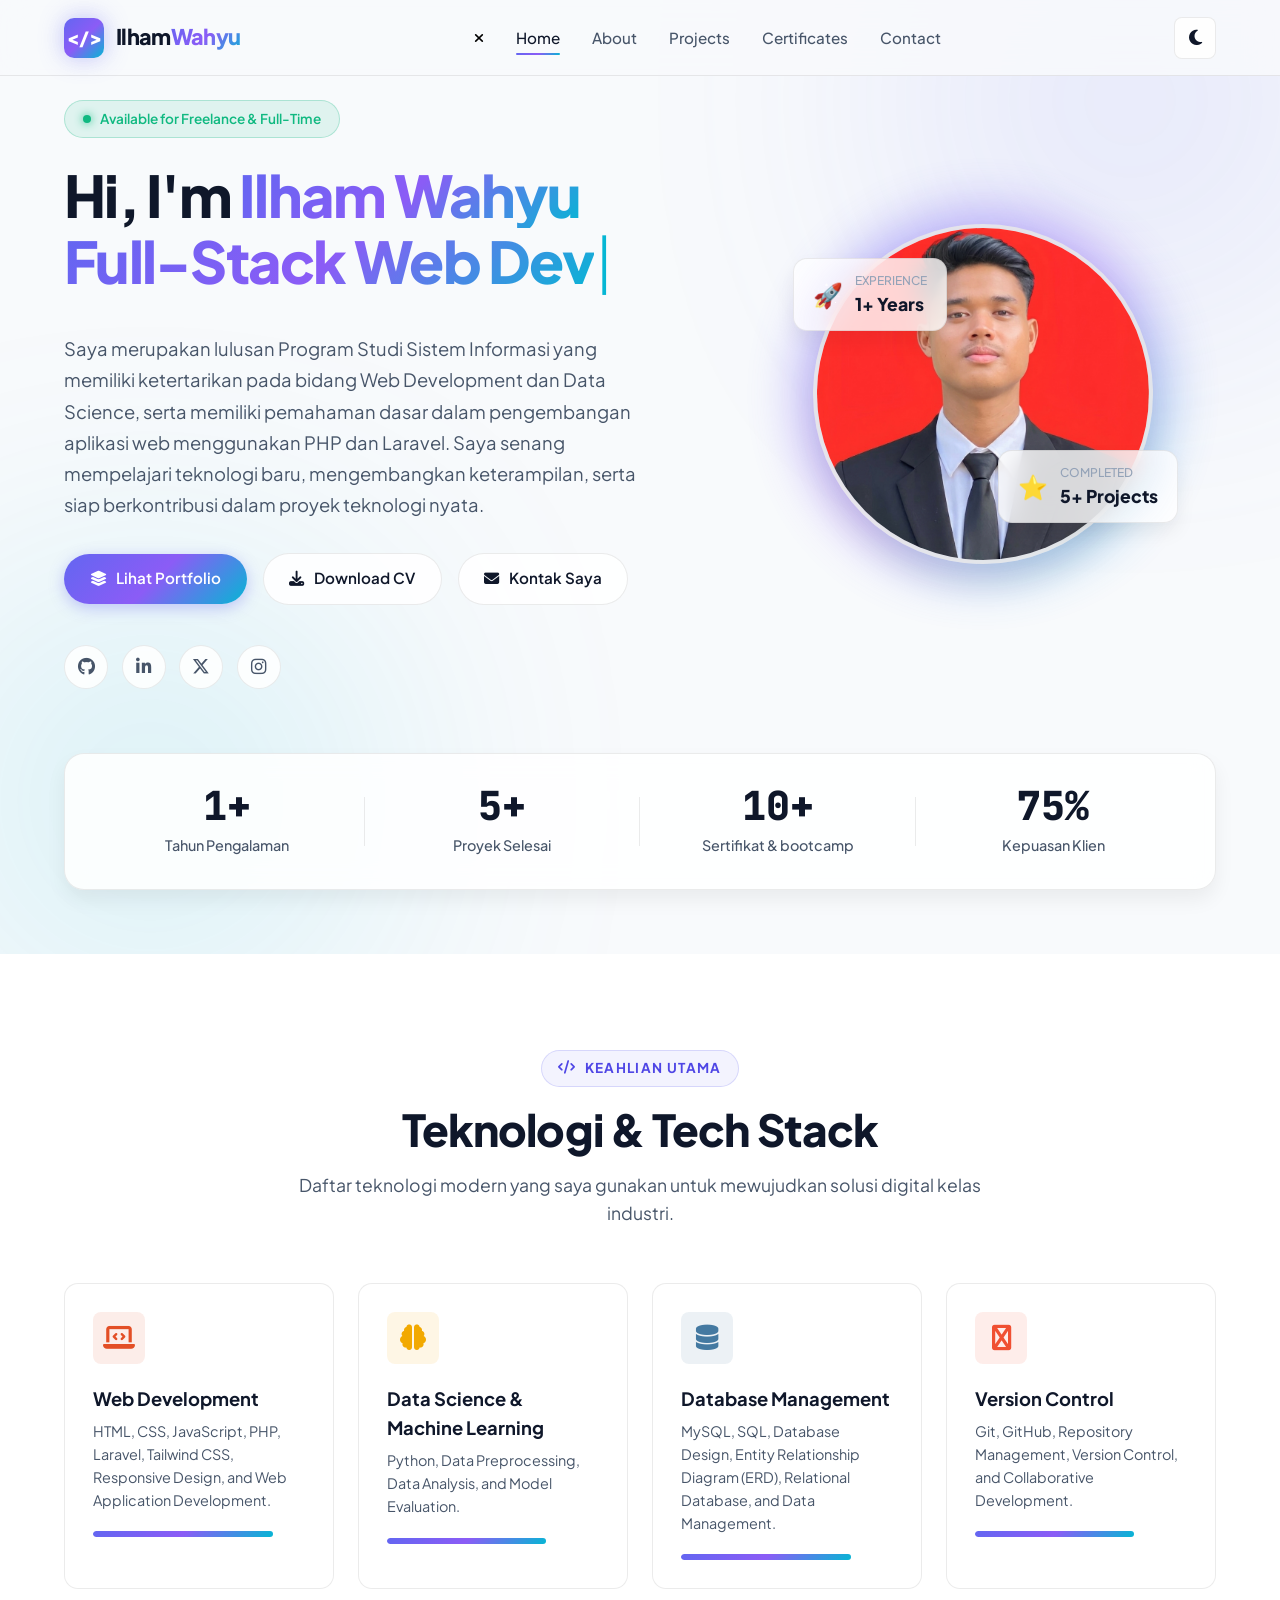
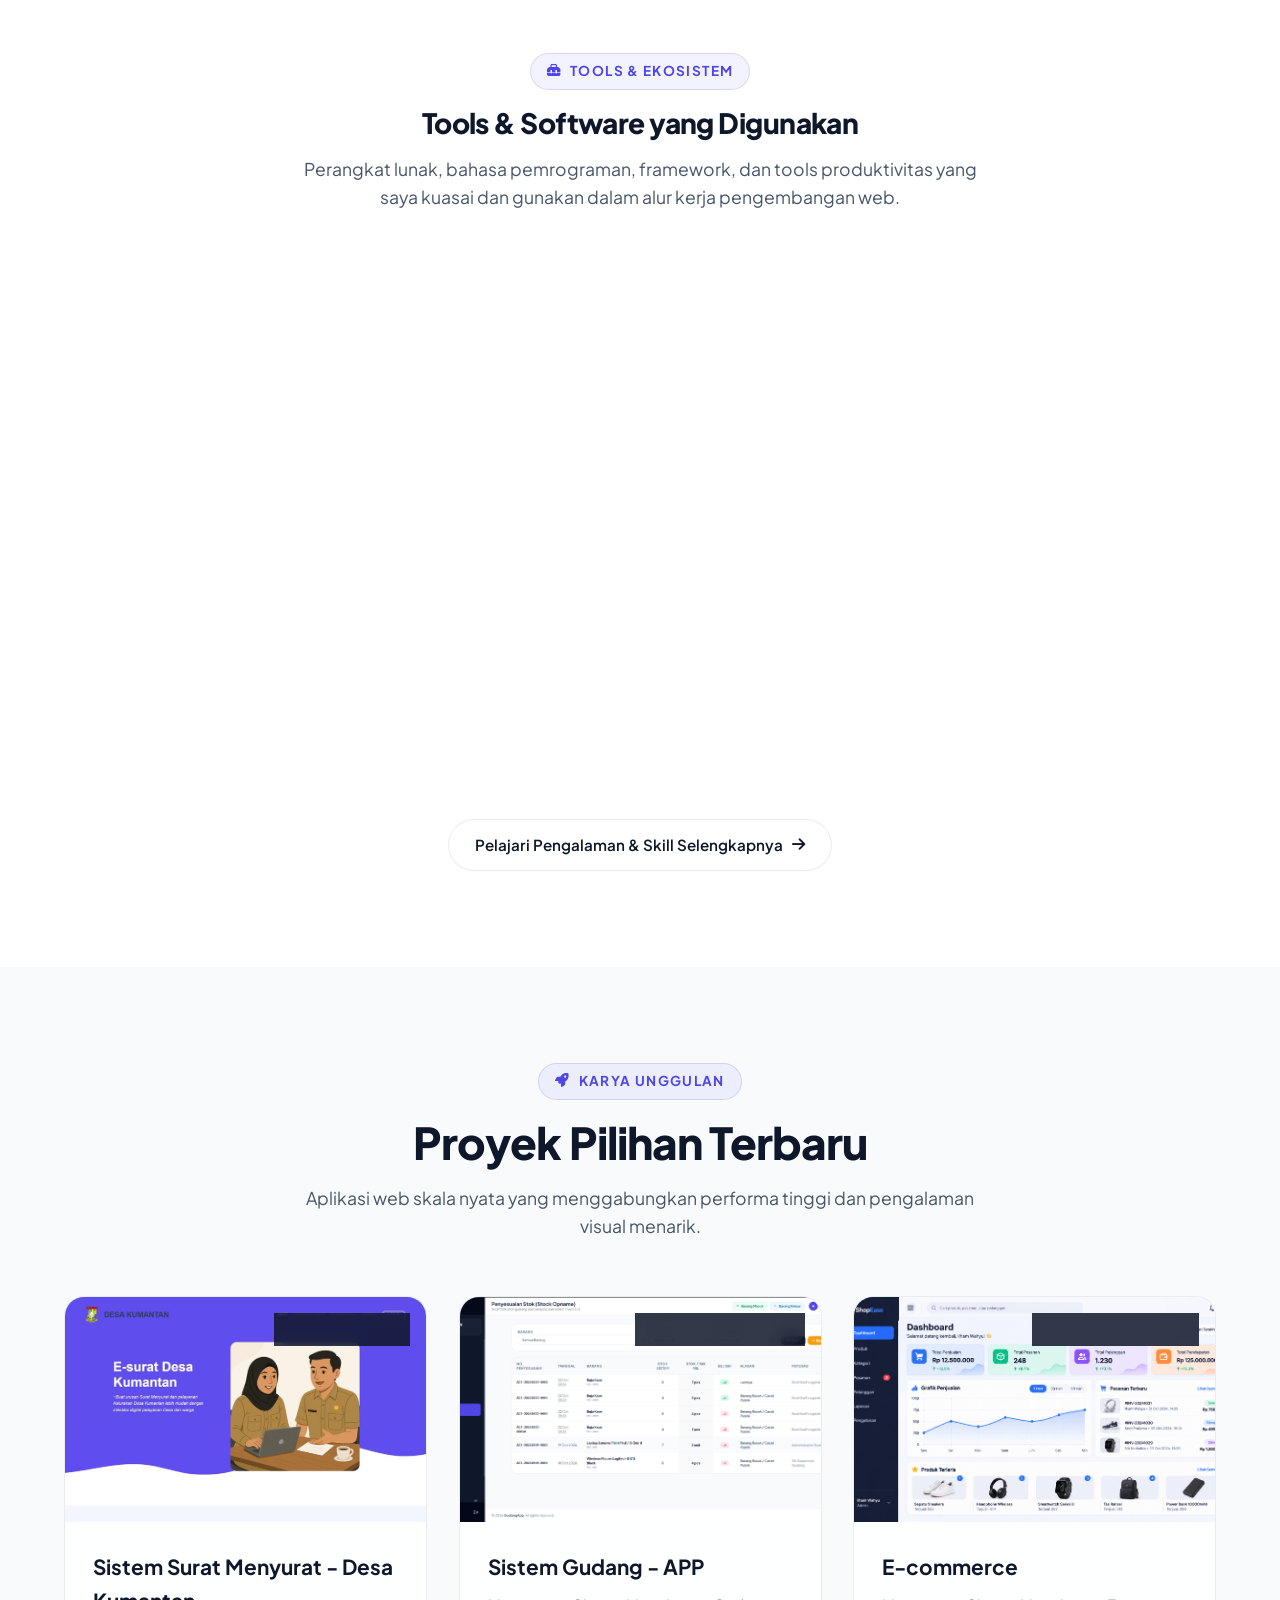
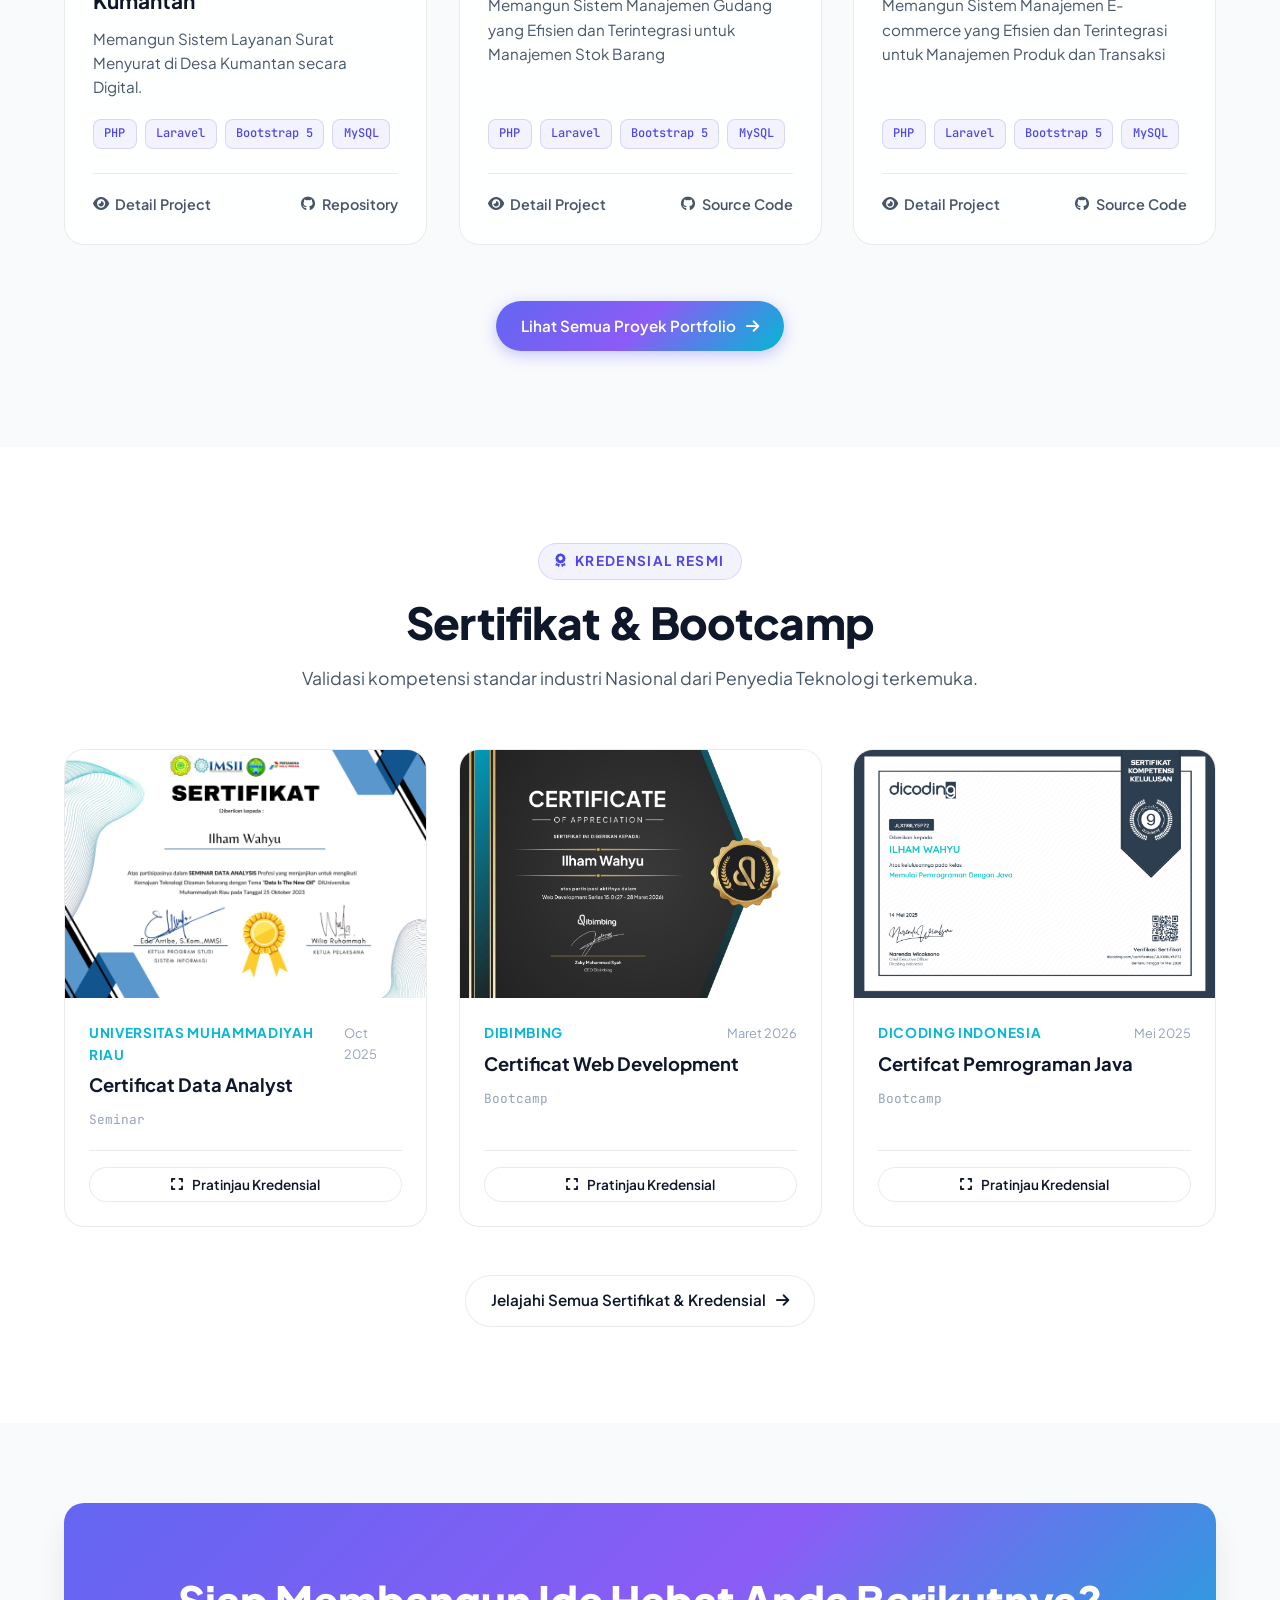
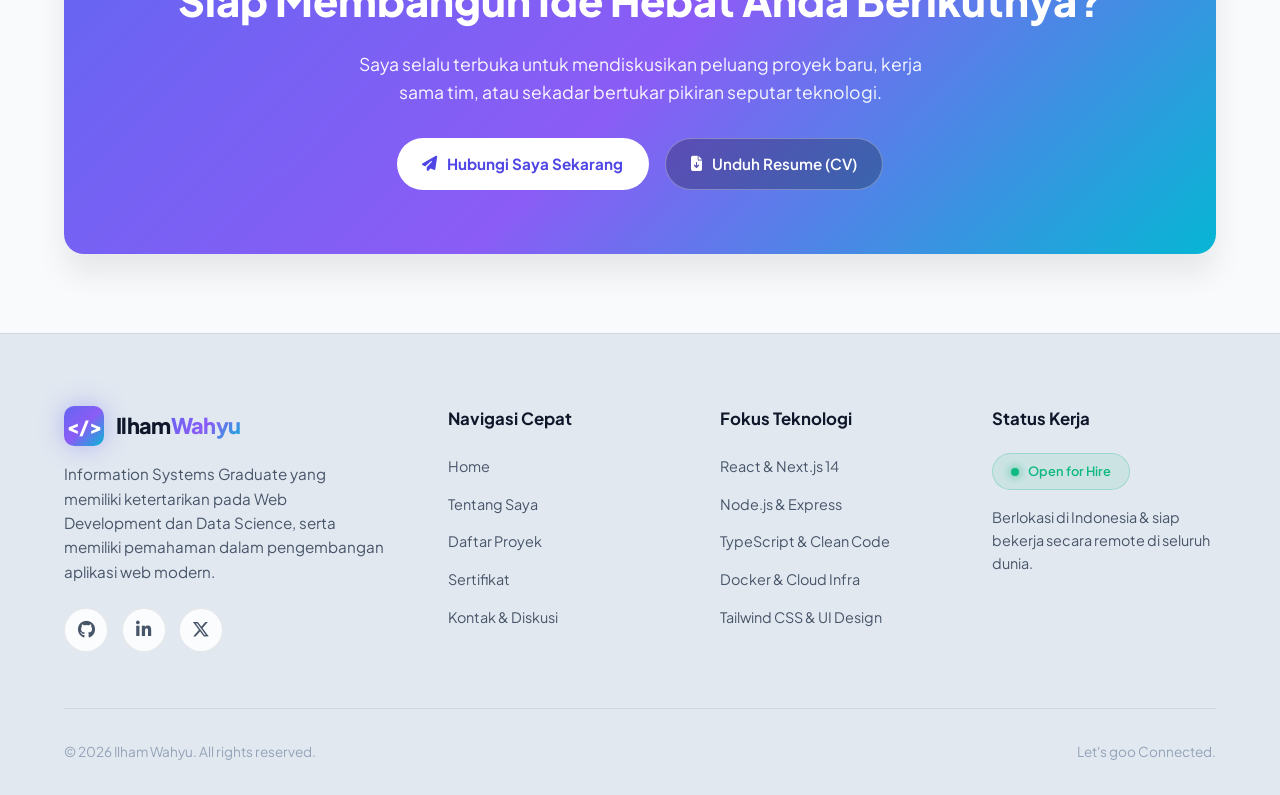
==== index.html @ cb18fb80 "Initial commit: Portfolio Ilham Wahyu" ====
<!DOCTYPE html>
<html lang="id" data-theme="dark">

<head>
  <meta charset="UTF-8">
  <meta name="viewport" content="width=device-width, initial-scale=1.0">
  <meta name="description"
    content="Portofolio Profesional Full-Stack Developer - Modern, Interaktif, dan Responsif di Semua Perangkat.">
  <title>Ilham Wahyu | Portfolio</title>

  <!-- Favicon (Mendukung format PNG, JPEG, dan SVG) -->
  <link rel="icon" type="image/png" href="assets/img/Logo1.png">

  <!-- Font Awesome 6 Icons -->
  <link rel="stylesheet" href="https://cdnjs.cloudflare.com/ajax/libs/font-awesome/6.5.1/css/all.min.css">

  <!-- Core Stylesheets -->
  <link rel="stylesheet" href="css/style.css">
  <link rel="stylesheet" href="css/animation.css">
  <link rel="stylesheet" href="css/responsive.css">
</head>

<body>

  <!-- Scroll Progress Indicator -->
  <div class="scroll-progress-bar"></div>

  <!-- Site Navigation Header -->
  <header class="site-header">
    <div class="container">
      <nav class="navbar">
        <a href="index.html" class="brand-logo">
          <div class="logo-icon">&lt;/&gt;</div>
          <span>Ilham<span class="gradient-text">Wahyu</span></span>
        </a>

        <!-- Desktop & Mobile Navigation Links -->
        <ul class="nav-menu">
          <li><a href="index.html" class="nav-link active">Home</a></li>
          <li><a href="about.html" class="nav-link">About</a></li>
          <li><a href="projects.html" class="nav-link">Projects</a></li>
          <li><a href="certificate.html" class="nav-link">Certificates</a></li>
          <li><a href="contact.html" class="nav-link">Contact</a></li>
        </ul>

        <!-- Right Header Actions -->
        <div class="header-actions">
          <button class="theme-toggle-btn" aria-label="Toggle Dark/Light Mode">
            <i class="fa-solid fa-sun"></i>
          </button>
          <a href="contact.html" class="btn btn-primary btn-sm"
            style="display: none; @media(min-width: 640px){display: inline-flex;}">
            <i class="fa-solid fa-paper-plane"></i> Let's Talk
          </a>
          <button class="menu-toggle" aria-label="Open Mobile Menu">
            <i class="fa-solid fa-bars-staggered"></i>
          </button>
        </div>
      </nav>
    </div>
  </header>

  <!-- Main Content -->
  <main>
    <!-- HERO SECTION -->
    <section class="section hero-section">
      <div class="container">
        <div class="hero-grid">
          <!-- Text Content -->
          <div class="hero-content reveal-init">
            <div class="hero-status-pill">
              <span class="status-dot"></span>
              <span>Available for Freelance &amp; Full-Time</span>
            </div>

            <h1 class="hero-title">
              Hi, I'm <span class="gradient-text">Ilham Wahyu</span><br>
              <div class="hero-typewriter-wrap">
                <span data-typewriter data-words='["Full-Stack Web Dev", "Data Science", "UI/UX &amp; Desaign"]'
                  data-wait="2400">
                  Full-Stack Developer
                </span>
              </div>
            </h1>

            <p class="hero-description">
              Saya merupakan lulusan Program Studi Sistem Informasi yang memiliki ketertarikan pada bidang Web
              Development dan Data Science, serta memiliki pemahaman dasar dalam pengembangan aplikasi
              web menggunakan PHP dan Laravel. Saya senang mempelajari teknologi baru, mengembangkan keterampilan, serta
              siap berkontribusi dalam proyek teknologi nyata.
            </p>

            <div class="hero-actions">
              <a href="projects.html" class="btn btn-primary">
                <i class="fa-solid fa-layer-group"></i> Lihat Portfolio
              </a>
              <a href="assets/file/CV_ilham_wahyu.pdf" download="CV_Ilham_Wahyu.pdf" class="btn btn-outline">
                <i class="fa-solid fa-download"></i> Download CV
              </a>
              <a href="contact.html" class="btn btn-outline">
                <i class="fa-solid fa-envelope"></i> Kontak Saya
              </a>
            </div>

            <div class="hero-socials">
              <a href="https://github.com/ilhamwahyu30" target="_blank" rel="noopener noreferrer" class="social-link"
                aria-label="GitHub">
                <i class="fa-brands fa-github"></i>
              </a>
              <a href="https://www.linkedin.com/in/ilhamwahyuu/" target="_blank" rel="noopener noreferrer"
                class="social-link" aria-label="LinkedIn">
                <i class="fa-brands fa-linkedin-in"></i>
              </a>
              <a href="https://x.com/Ilhamwahyu99_" target="_blank" rel="noopener noreferrer" class="social-link"
                aria-label="Twitter">
                <i class="fa-brands fa-x-twitter"></i>
              </a>
              <a href="https://www.instagram.com/iilhamwhyu__/" target="_blank" rel="noopener noreferrer"
                class="social-link" aria-label="Instagram">
                <i class="fa-brands fa-instagram"></i>
              </a>
            </div>
          </div>

          <!-- Hero Avatar & Graphic Visual -->
          <div class="hero-visual reveal-init delay-200">
            <div class="avatar-wrapper">
              <div class="avatar-glow-ring"></div>
              <img src="assets/img/profile.png" alt="Ilham Wahyu - Full Stack Developer" class="avatar-img"
                onerror="this.onerror=null; this.src='assets/img/profile.svg';">

              <!-- Floating Badges -->
              <div class="floating-badge badge-pos-1">
                <span class="badge-icon">🚀</span>
                <div>
                  <div class="badge-title">Experience</div>
                  <div class="badge-val">1+ Years</div>
                </div>
              </div>

              <div class="floating-badge badge-pos-2">
                <span class="badge-icon">⭐</span>
                <div>
                  <div class="badge-title">Completed</div>
                  <div class="badge-val">5+ Projects</div>
                </div>
              </div>
            </div>
          </div>
        </div>

        <!-- Metric Counter Strip -->
        <div class="stats-banner reveal-init delay-300">
          <div class="stats-grid">
            <div class="stat-item">
              <div class="stat-number">1+</div>
              <div class="stat-label">Tahun Pengalaman</div>
            </div>
            <div class="stat-item">
              <div class="stat-number">5+</div>
              <div class="stat-label">Proyek Selesai</div>
            </div>
            <div class="stat-item">
              <div class="stat-number">10+</div>
              <div class="stat-label">Sertifikat & bootcamp</div>
            </div>
            <div class="stat-item">
              <div class="stat-number">75%</div>
              <div class="stat-label">Kepuasan Klien</div>
            </div>
          </div>
        </div>
      </div>
    </section>

    <!-- FEATURED SKILLS SECTION -->
    <section class="section" style="background: var(--bg-secondary);">
      <div class="container">
        <div class="section-header reveal-init">
          <span class="section-tag"><i class="fa-solid fa-code"></i> Keahlian Utama</span>
          <h2 class="section-title">Teknologi &amp; Tech Stack</h2>
          <p class="section-subtitle">Daftar teknologi modern yang saya gunakan untuk mewujudkan solusi digital kelas
            industri.</p>
        </div>

        <div class="skills-grid">
          <!-- Skill 1 -->
          <div class="skill-card shine-effect">
            <div class="skill-icon-wrap" style="color: #e34f26; background: rgba(227, 79, 38, 0.1);">
              <i class="fa-solid fa-laptop-code"></i>
            </div>
            <h3 class="skill-title">Web Development</h3>
            <p class="skill-desc">HTML, CSS, JavaScript, PHP, Laravel, Tailwind CSS, Responsive Design, and Web
              Application Development.</p>
            <div class="skill-progress-bar">
              <div class="skill-progress-fill" style="width: 85%;"></div>
            </div>
          </div>

          <!-- Skill 2 -->
          <div class="skill-card shine-effect">
            <div class="skill-icon-wrap" style="color: #f2a900; background: rgba(242, 169, 0, 0.1);">
              <i class="fa-solid fa-brain"></i>
            </div>
            <h3 class="skill-title">Data Science &amp; Machine Learning</h3>
            <p class="skill-desc">Python, Data Preprocessing, Data Analysis, and Model
              Evaluation.</p>
            <div class="skill-progress-bar">
              <div class="skill-progress-fill" style="width: 75%;"></div>
            </div>
          </div>

          <!-- Skill 3 -->
          <div class="skill-card shine-effect">
            <div class="skill-icon-wrap" style="color: #4479a1; background: rgba(68, 121, 161, 0.1);">
              <i class="fa-solid fa-database"></i>
            </div>
            <h3 class="skill-title">Database Management</h3>
            <p class="skill-desc">MySQL, SQL, Database Design, Entity Relationship Diagram (ERD), Relational Database,
              and Data Management.</p>
            <div class="skill-progress-bar">
              <div class="skill-progress-fill" style="width: 80%;"></div>
            </div>
          </div>

          <!-- Skill 4 -->
          <div class="skill-card shine-effect">
            <div class="skill-icon-wrap" style="color: #f05032; background: rgba(240, 80, 50, 0.1);">
              <i class="fa-brands fa-code-branch"></i>
            </div>
            <h3 class="skill-title">Version Control</h3>
            <p class="skill-desc">
              Git, GitHub, Repository Management, Version Control, and Collaborative Development.
            </p>
            <div class="skill-progress-bar">
              <div class="skill-progress-fill" style="width: 75%;"></div>
            </div>
          </div>
        </div>

        <!-- TOOLS & TECHNOLOGIES SHOWCASE -->
        <div style="margin-top: 4rem;">
          <div class="section-header reveal-init" style="margin-bottom: 2rem;">
            <span class="section-tag"><i class="fa-solid fa-toolbox"></i> Tools &amp; Ekosistem</span>
            <h3 class="section-title" style="font-size: 1.75rem;">Tools &amp; Software yang Digunakan</h3>
            <p class="section-subtitle">
              Perangkat lunak, bahasa pemrograman, framework, dan tools produktivitas yang saya kuasai dan gunakan dalam
              alur kerja pengembangan web.
            </p>
          </div>

          <div class="tools-grid reveal-init">
            <!-- 1. HTML -->
            <div class="tool-card shine-effect">
              <div class="tool-icon" style="color: #e34f26; background: rgba(227, 79, 38, 0.12);">
                <i class="fa-brands fa-html5"></i>
              </div>
              <h4 class="tool-name">HTML</h4>
              <span class="tool-category">Markup Language</span>
            </div>

            <!-- 2. CSS -->
            <div class="tool-card shine-effect">
              <div class="tool-icon" style="color: #1572b6; background: rgba(21, 114, 182, 0.12);">
                <i class="fa-brands fa-css3-alt"></i>
              </div>
              <h4 class="tool-name">CSS</h4>
              <span class="tool-category">Style Sheet</span>
            </div>

            <!-- 3. JavaScript -->
            <div class="tool-card shine-effect">
              <div class="tool-icon" style="color: #f7df1e; background: rgba(247, 223, 30, 0.12);">
                <i class="fa-brands fa-js"></i>
              </div>
              <h4 class="tool-name">JavaScript</h4>
              <span class="tool-category">Programming</span>
            </div>

            <!-- 4. PHP -->
            <div class="tool-card shine-effect">
              <div class="tool-icon" style="color: #777bb4; background: rgba(119, 123, 180, 0.12);">
                <i class="fa-brands fa-php"></i>
              </div>
              <h4 class="tool-name">PHP</h4>
              <span class="tool-category">Backend Language</span>
            </div>

            <!-- 5. Laravel -->
            <div class="tool-card shine-effect">
              <div class="tool-icon" style="color: #ff2d20; background: rgba(255, 45, 32, 0.12);">
                <i class="fa-brands fa-laravel"></i>
              </div>
              <h4 class="tool-name">Laravel</h4>
              <span class="tool-category">PHP Framework</span>
            </div>

            <!-- 6. MySQL -->
            <div class="tool-card shine-effect">
              <div class="tool-icon" style="color: #00758f; background: rgba(0, 117, 143, 0.12);">
                <i class="fa-solid fa-database"></i>
              </div>
              <h4 class="tool-name">MySQL</h4>
              <span class="tool-category">RDBMS Database</span>
            </div>

            <!-- 7. Tailwind CSS -->
            <div class="tool-card shine-effect">
              <div class="tool-icon" style="color: #06b6d4; background: rgba(6, 182, 212, 0.12);">
                <svg viewBox="0 0 24 24" width="28" height="28" fill="currentColor">
                  <path
                    d="M12.001 4.8c-3.2 0-5.2 1.6-6 4.8 1.2-1.6 2.6-2.2 4.2-1.8.913.228 1.565.89 2.288 1.624C13.666 10.618 15.027 12 18.001 12c3.2 0 5.2-1.6 6-4.8-1.2 1.6-2.6 2.2-4.2 1.8-.913-.228-1.565-.89-2.288-1.624C16.337 6.182 14.976 4.8 12.001 4.8zm-6 7.2c-3.2 0-5.2 1.6-6 4.8 1.2-1.6 2.6-2.2 4.2-1.8.913.228 1.565.89 2.288 1.624 1.177 1.194 2.538 2.576 5.512 2.576 3.2 0 5.2-1.6 6-4.8-1.2 1.6-2.6 2.2-4.2 1.8-.913-.228-1.565-.89-2.288-1.624C10.336 13.382 8.975 12 6.001 12z" />
                </svg>
              </div>
              <h4 class="tool-name">Tailwind</h4>
              <span class="tool-category">CSS Framework</span>
            </div>

            <!-- 8. Bootstrap 5 -->
            <div class="tool-card shine-effect">
              <div class="tool-icon" style="color: #7952b3; background: rgba(121, 82, 179, 0.12);">
                <i class="fa-brands fa-bootstrap"></i>
              </div>
              <h4 class="tool-name">Bootstrap 5</h4>
              <span class="tool-category">UI Framework</span>
            </div>

            <!-- 9. Microsoft Office -->
            <div class="tool-card shine-effect">
              <div class="tool-icon" style="color: #d83b01; background: rgba(216, 59, 1, 0.12);">
                <i class="fa-brands fa-microsoft"></i>
              </div>
              <h4 class="tool-name">Microsoft Office</h4>
              <span class="tool-category">Productivity</span>
            </div>

            <!-- 10. Git -->
            <div class="tool-card shine-effect">
              <div class="tool-icon" style="color: #f05032; background: rgba(240, 80, 50, 0.12);">
                <i class="fa-brands fa-git-alt"></i>
              </div>
              <h4 class="tool-name">Git</h4>
              <span class="tool-category">Version Control</span>
            </div>

            <!-- 11. GitHub -->
            <div class="tool-card shine-effect">
              <div class="tool-icon" style="color: var(--text-primary); background: rgba(255, 255, 255, 0.08);">
                <i class="fa-brands fa-github"></i>
              </div>
              <h4 class="tool-name">GitHub</h4>
              <span class="tool-category">Repository Host</span>
            </div>

            <!-- 12. Figma -->
            <div class="tool-card shine-effect">
              <div class="tool-icon" style="color: #f24e1e; background: rgba(242, 78, 30, 0.12);">
                <i class="fa-brands fa-figma"></i>
              </div>
              <h4 class="tool-name">Figma</h4>
              <span class="tool-category">UI/UX Design</span>
            </div>

            <!-- 13. Python -->
            <div class="tool-card shine-effect">
              <div class="tool-icon" style="color: #3776ab; background: rgba(55, 118, 171, 0.12);">
                <i class="fa-brands fa-python"></i>
              </div>
              <h4 class="tool-name">Python</h4>
              <span class="tool-category">Programming</span>
            </div>

            <!-- 14. VS Code -->
            <div class="tool-card shine-effect">
              <div class="tool-icon" style="color: #007acc; background: rgba(0, 122, 204, 0.12);">
                <i class="fa-solid fa-code"></i>
              </div>
              <h4 class="tool-name">VS Code</h4>
              <span class="tool-category">Code Editor</span>
            </div>

            <!-- 15. Laragon -->
            <div class="tool-card shine-effect">
              <div class="tool-icon" style="color: #0e83cd; background: rgba(14, 131, 205, 0.12);">
                <i class="fa-solid fa-server"></i>
              </div>
              <h4 class="tool-name">Laragon</h4>
              <span class="tool-category">Local Environment</span>
            </div>

            <!-- 16. Data Science & Machine Learning -->
            <div class="tool-card shine-effect">
              <div class="tool-icon" style="color: #cc840f; background: rgba(14, 131, 205, 0.12);">
                <i class="fa-solid fa-brain"></i>
              </div>
              <h4 class="tool-name">Data Science</h4>
              <span class="tool-category">Machine Learning</span>
            </div>
          </div>
        </div>

        <div style="text-align: center; margin-top: 3rem;">
          <a href="about.html" class="btn btn-outline">
            Pelajari Pengalaman &amp; Skill Selengkapnya <i class="fa-solid fa-arrow-right"></i>
          </a>
        </div>
      </div>
    </section>

    <!-- FEATURED PROJECTS PREVIEW -->
    <section class="section">
      <div class="container">
        <div class="section-header reveal-init">
          <span class="section-tag"><i class="fa-solid fa-rocket"></i> Karya Unggulan</span>
          <h2 class="section-title">Proyek Pilihan Terbaru</h2>
          <p class="section-subtitle">Aplikasi web skala nyata yang menggabungkan performa tinggi dan pengalaman visual
            menarik.</p>
        </div>

        <div class="projects-grid">
          <!-- Project 1 -->
          <article class="project-card shine-effect" data-category="fullstack">
            <div class="project-thumb">
              <span class="project-badge">Full-Stack E-Surat </span>
              <img src="assets/img/project1.png" alt="Nexus E-Commerce Platform" loading="lazy">
            </div>
            <div class="project-body">
              <h3 class="project-title">Sistem Surat Menyurat - Desa Kumantan</h3>
              <p class="project-desc">
                Memangun Sistem Layanan Surat Menyurat di Desa Kumantan secara Digital.
              </p>
              <div class="tech-tags">
                <span class="tech-tag">PHP</span>
                <span class="tech-tag">Laravel</span>
                <span class="tech-tag">Bootstrap 5</span>
                <span class="tech-tag">MySQL</span>
              </div>
              <div class="project-links">
                <a href="#" class="project-link demo-link open-project-modal">
                  <i class="fa-solid fa-eye"></i> Detail Project
                </a>
                <a href="https://github.com/ilhamwahyu30" target="_blank" rel="noopener noreferrer"
                  class="project-link repo-link" style="margin-left: auto;">
                  <i class="fa-brands fa-github"></i> Repository
                </a>
              </div>
            </div>
          </article>

          <!-- Project 2 -->
          <article class="project-card shine-effect" data-category="ai web">
            <div class="project-thumb">
              <span class="project-badge">Full-Stack Gudang-APP</span>
              <img src="assets/img/project2.png" alt="Synapse AI Studio" loading="lazy">
            </div>
            <div class="project-body">
              <h3 class="project-title">Sistem Gudang - APP</h3>
              <p class="project-desc">
                Memangun Sistem Manajemen Gudang yang Efisien dan Terintegrasi untuk Manajemen Stok Barang
              </p>
              <div class="tech-tags">
                <span class="tech-tag">PHP</span>
                <span class="tech-tag">Laravel</span>
                <span class="tech-tag">Bootstrap 5</span>
                <span class="tech-tag">MySQL</span>
              </div>
              <div class="project-links">
                <a href="#" class="project-link demo-link open-project-modal">
                  <i class="fa-solid fa-eye"></i> Detail Project
                </a>
                <a href="#" target="_blank" rel="noopener noreferrer" class="project-link repo-link"
                  style="margin-left: auto;">
                  <i class="fa-brands fa-github"></i> Source Code
                </a>
              </div>
            </div>
          </article>

          <!-- Project 3 -->
          <article class="project-card shine-effect" data-category="mobile web">
            <div class="project-thumb">
              <span class="project-badge">Full-Stack E-commerce</span>
              <img src="assets/img/project3.png" alt="PayFlow Global Vault" loading="lazy">
            </div>
            <div class="project-body">
              <h3 class="project-title">E-commerce</h3>
              <p class="project-desc">
                Memangun Sistem Manajemen E-commerce yang Efisien dan Terintegrasi untuk Manajemen Produk dan Transaksi
              </p>
              <div class="tech-tags">
                <span class="tech-tag">PHP</span>
                <span class="tech-tag">Laravel</span>
                <span class="tech-tag">Bootstrap 5</span>
                <span class="tech-tag">MySQL</span>
              </div>
              <div class="project-links">
                <a href="#" class="project-link demo-link open-project-modal">
                  <i class="fa-solid fa-eye"></i> Detail Project
                </a>
                <a href="#" target="_blank" rel="noopener noreferrer" class="project-link repo-link"
                  style="margin-left: auto;">
                  <i class="fa-brands fa-github"></i> Source Code
                </a>
              </div>
            </div>
          </article>
        </div>

        <div style="text-align: center; margin-top: 3.5rem;">
          <a href="projects.html" class="btn btn-primary">
            Lihat Semua Proyek Portfolio <i class="fa-solid fa-arrow-right"></i>
          </a>
        </div>
      </div>
    </section>

    <!-- FEATURED CERTIFICATES HIGHLIGHT -->
    <section class="section" style="background: var(--bg-secondary);">
      <div class="container">
        <div class="section-header reveal-init">
          <span class="section-tag"><i class="fa-solid fa-award"></i> Kredensial Resmi</span>
          <h2 class="section-title">Sertifikat & Bootcamp</h2>
          <p class="section-subtitle">Validasi kompetensi standar industri Nasional dari Penyedia Teknologi
            terkemuka.</p>
        </div>

        <div class="cert-grid">
          <!-- Cert 1 -->
          <article class="cert-card shine-effect">
            <div class="cert-preview">
              <img src="assets/sertifikat/sertifikatAnalyst.jpg" alt="AWS Solutions Architect Certificate"
                loading="lazy">
              <div class="cert-overlay">
                <i class="fa-solid fa-magnifying-glass-plus"></i>
              </div>
            </div>
            <div class="cert-info">
              <div class="cert-org-row">
                <span class="cert-org">Universitas Muhammadiyah Riau</span>
                <span class="cert-date">Oct 2025</span>
              </div>
              <h3 class="cert-name">Certificat Data Analyst</h3>
              <div class="cert-id">Seminar</div>
              <div class="cert-actions">
                <button class="btn btn-outline btn-sm view-cert-btn" style="width: 100%;">
                  <i class="fa-solid fa-expand"></i> Pratinjau Kredensial
                </button>
              </div>
            </div>
          </article>

          <!-- Cert 2 -->
          <article class="cert-card shine-effect">
            <div class="cert-preview">
              <img src="assets/sertifikat/sertifikatWebDev.png" alt="Google Cloud Professional Developer"
                loading="lazy">
              <div class="cert-overlay">
                <i class="fa-solid fa-magnifying-glass-plus"></i>
              </div>
            </div>
            <div class="cert-info">
              <div class="cert-org-row">
                <span class="cert-org">Dibimbing</span>
                <span class="cert-date">Maret 2026</span>
              </div>
              <h3 class="cert-name">Certificat Web Development</h3>
              <div class="cert-id">Bootcamp</div>
              <div class="cert-actions">
                <button class="btn btn-outline btn-sm view-cert-btn" style="width: 100%;">
                  <i class="fa-solid fa-expand"></i> Pratinjau Kredensial
                </button>
              </div>
            </div>
          </article>

          <!-- Cert 3 -->
          <article class="cert-card shine-effect">
            <div class="cert-preview">
              <img src="assets/sertifikat/sertifikatJava.png" alt="Dicoding Front-End Expert" loading="lazy">
              <div class="cert-overlay">
                <i class="fa-solid fa-magnifying-glass-plus"></i>
              </div>
            </div>
            <div class="cert-info">
              <div class="cert-org-row">
                <span class="cert-org">Dicoding Indonesia</span>
                <span class="cert-date">Mei 2025</span>
              </div>
              <h3 class="cert-name">Certifcat Pemrograman Java</h3>
              <div class="cert-id">Bootcamp</div>
              <div class="cert-actions">
                <button class="btn btn-outline btn-sm view-cert-btn" style="width: 100%;">
                  <i class="fa-solid fa-expand"></i> Pratinjau Kredensial
                </button>
              </div>
            </div>
          </article>
        </div>

        <div style="text-align: center; margin-top: 3rem;">
          <a href="certificate.html" class="btn btn-outline">
            Jelajahi Semua Sertifikat &amp; Kredensial <i class="fa-solid fa-arrow-right"></i>
          </a>
        </div>
      </div>
    </section>

    <!-- CALL TO ACTION BANNER -->
    <section class="section" style="padding: 5rem 0;">
      <div class="container">
        <div
          style="background: var(--accent-gradient); border-radius: var(--radius-lg); padding: 4rem 2rem; text-align: center; color: #fff; box-shadow: var(--shadow-lg);"
          class="reveal-init">
          <h2 style="font-size: clamp(1.8rem, 3.5vw, 2.6rem); font-weight: 800; margin-bottom: 1rem;">Siap Membangun Ide
            Hebat Anda Berikutnya?</h2>
          <p style="font-size: 1.1rem; opacity: 0.95; max-width: 600px; margin: 0 auto 2rem auto;">
            Saya selalu terbuka untuk mendiskusikan peluang proyek baru, kerja sama tim, atau sekadar bertukar pikiran
            seputar teknologi.
          </p>
          <div style="display: flex; justify-content: center; gap: 1rem; flex-wrap: wrap;">
            <a href="contact.html" class="btn" style="background: #ffffff; color: #4f46e5; font-weight: 700;">
              <i class="fa-solid fa-paper-plane"></i> Hubungi Saya Sekarang
            </a>
            <a href="assets/file/CV_ilham_wahyu.pdf" download="CV_ilham_wahyu.pdf" class="btn"
              style="background: rgba(0,0,0,0.25); color: #fff; border: 1px solid rgba(255,255,255,0.3);">
              <i class="fa-solid fa-file-arrow-down"></i> Unduh Resume (CV)
            </a>
          </div>
        </div>
      </div>
    </section>
  </main>

  <!-- Project Details Modal Window -->
  <div class="modal-backdrop" id="project-modal" aria-hidden="true" role="dialog">
    <div class="modal-window">
      <button class="modal-close-btn" aria-label="Tutup"><i class="fa-solid fa-xmark"></i></button>
      <div class="modal-content-area"></div>
    </div>
  </div>

  <!-- Certificate Lightbox Modal Window -->
  <div class="modal-backdrop" id="cert-modal" aria-hidden="true" role="dialog">
    <div class="modal-window">
      <button class="modal-close-btn" aria-label="Tutup"><i class="fa-solid fa-xmark"></i></button>
      <div class="modal-content-area"></div>
    </div>
  </div>

  <!-- Toast Notification Root -->
  <div class="toast-container"></div>

  <!-- Site Footer -->
  <footer class="site-footer">
    <div class="container">
      <div class="footer-grid">
        <!-- Col 1: Brand & Bio -->
        <div class="footer-brand">
          <a href="index.html" class="brand-logo">
            <div class="logo-icon">&lt;/&gt;</div>
            <span>Ilham<span class="gradient-text">Wahyu</span></span>
          </a>
          <p>
            Information Systems Graduate yang memiliki ketertarikan pada Web Development dan Data Science, serta
            memiliki pemahaman dalam pengembangan aplikasi web modern.
          </p>
          <div class="hero-socials" style="margin-top: 1.5rem;">
            <a href="https://github.com/ilhamwahyu30" target="_blank" rel="noopener noreferrer" class="social-link"
              aria-label="GitHub"><i class="fa-brands fa-github"></i></a>
            <a href="https://www.linkedin.com/in/ilhamwahyuu" target="_blank" rel="noopener noreferrer"
              class="social-link" aria-label="LinkedIn"><i class="fa-brands fa-linkedin-in"></i></a>
            <a href="https://x.com/Ilhamwahyu99_" target="_blank" rel="noopener noreferrer" class="social-link"
              aria-label="Twitter"><i class="fa-brands fa-x-twitter"></i></a>
          </div>
        </div>

        <!-- Col 2: Navigation -->
        <div>
          <h4 class="footer-col-title">Navigasi Cepat</h4>
          <ul class="footer-links">
            <li><a href="index.html">Home</a></li>
            <li><a href="about.html">Tentang Saya</a></li>
            <li><a href="projects.html">Daftar Proyek</a></li>
            <li><a href="certificate.html">Sertifikat</a></li>
            <li><a href="contact.html">Kontak &amp; Diskusi</a></li>
          </ul>
        </div>

        <!-- Col 3: Tech Focus -->
        <div>
          <h4 class="footer-col-title">Fokus Teknologi</h4>
          <ul class="footer-links">
            <li><a href="projects.html">React &amp; Next.js 14</a></li>
            <li><a href="projects.html">Node.js &amp; Express</a></li>
            <li><a href="projects.html">TypeScript &amp; Clean Code</a></li>
            <li><a href="projects.html">Docker &amp; Cloud Infra</a></li>
            <li><a href="projects.html">Tailwind CSS &amp; UI Design</a></li>
          </ul>
        </div>

        <!-- Col 4: Status -->
        <div>
          <h4 class="footer-col-title">Status Kerja</h4>
          <div style="margin-bottom: 1rem;">
            <span class="hero-status-pill" style="font-size: 0.8rem;">
              <span class="status-dot"></span> Open for Hire
            </span>
          </div>
          <p style="color: var(--text-secondary); font-size: 0.9rem;">
            Berlokasi di Indonesia &amp; siap bekerja secara remote di seluruh dunia.
          </p>
        </div>
      </div>

      <div class="footer-bottom">
        <div>
          &copy; 2026 Ilham Wahyu. All rights reserved.
        </div>
        <div>
          Let's goo Connected.
        </div>
      </div>
    </div>
  </footer>

  <!-- Core Scripts -->
  <script src="js/typing.js"></script>
  <script src="js/scroll.js"></script>
  <script src="js/script.js"></script>
</body>

</html>
---- css/style.css ----
/* ==========================================================================
   PORTFOLIO DESIGN SYSTEM & GLOBAL STYLES (style.css)
   ========================================================================== */

@import url('https://fonts.googleapis.com/css2?family=Plus+Jakarta+Sans:wght@300;400;500;600;700;800&family=JetBrains+Mono:wght@400;500;700&display=swap');

/* --- Root Design Variables --- */
:root {
  /* Color Palette - Modern Dark Theme (Default) */
  --bg-primary: #0a0e17;
  --bg-secondary: #111827;
  --bg-card: rgba(17, 24, 39, 0.75);
  --bg-card-hover: rgba(30, 41, 59, 0.85);
  --bg-glass: rgba(15, 23, 42, 0.65);
  
  --text-primary: #f8fafc;
  --text-secondary: #94a3b8;
  --text-muted: #64748b;
  
  --accent-primary: #6366f1;
  --accent-secondary: #06b6d4;
  --accent-gradient: linear-gradient(135deg, #6366f1 0%, #8b5cf6 50%, #06b6d4 100%);
  --accent-gradient-glow: 0 0 25px rgba(99, 102, 241, 0.4);
  
  --border-color: rgba(255, 255, 255, 0.08);
  --border-hover: rgba(99, 102, 241, 0.4);
  
  --badge-bg: rgba(99, 102, 241, 0.12);
  --badge-text: #818cf8;
  --badge-border: rgba(99, 102, 241, 0.25);
  
  --nav-bg: rgba(10, 14, 23, 0.8);
  --footer-bg: #070a10;
  
  /* System Typography */
  --font-main: 'Plus Jakarta Sans', -apple-system, BlinkMacSystemFont, 'Segoe UI', Roboto, sans-serif;
  --font-mono: 'JetBrains Mono', monospace;
  
  /* Layout & Elevations */
  --container-max: 1200px;
  --radius-sm: 8px;
  --radius-md: 14px;
  --radius-lg: 20px;
  --radius-full: 9999px;
  
  --shadow-sm: 0 4px 6px -1px rgba(0, 0, 0, 0.1);
  --shadow-md: 0 10px 25px -5px rgba(0, 0, 0, 0.25);
  --shadow-lg: 0 20px 40px -10px rgba(0, 0, 0, 0.45);
  
  --transition-fast: 0.2s cubic-bezier(0.4, 0, 0.2, 1);
  --transition-normal: 0.3s cubic-bezier(0.4, 0, 0.2, 1);
  --transition-slow: 0.5s cubic-bezier(0.4, 0, 0.2, 1);
}

/* Light Mode Overrides */
[data-theme="light"] {
  --bg-primary: #f8fafc;
  --bg-secondary: #ffffff;
  --bg-card: rgba(255, 255, 255, 0.85);
  --bg-card-hover: rgba(241, 245, 249, 0.95);
  --bg-glass: rgba(255, 255, 255, 0.8);
  
  --text-primary: #0f172a;
  --text-secondary: #475569;
  --text-muted: #94a3b8;
  
  --border-color: rgba(0, 0, 0, 0.08);
  --border-hover: rgba(99, 102, 241, 0.4);
  
  --badge-bg: rgba(99, 102, 241, 0.08);
  --badge-text: #4f46e5;
  --badge-border: rgba(99, 102, 241, 0.2);
  
  --nav-bg: rgba(248, 250, 252, 0.85);
  --footer-bg: #e2e8f0;
  
  --shadow-sm: 0 2px 4px rgba(0, 0, 0, 0.04);
  --shadow-md: 0 10px 20px rgba(0, 0, 0, 0.06);
  --shadow-lg: 0 20px 30px rgba(0, 0, 0, 0.08);
}

/* --- Base & Reset --- */
*, *::before, *::after {
  margin: 0;
  padding: 0;
  box-sizing: border-box;
}

html {
  font-size: 16px;
  scroll-behavior: smooth;
  scroll-padding-top: 85px;
}

body {
  font-family: var(--font-main);
  background-color: var(--bg-primary);
  color: var(--text-primary);
  line-height: 1.6;
  min-height: 100vh;
  display: flex;
  flex-direction: column;
  overflow-x: hidden;
  position: relative;
  transition: background-color var(--transition-normal), color var(--transition-normal);
}

/* Background Ambient Glows */
body::before, body::after {
  content: '';
  position: fixed;
  width: 500px;
  height: 500px;
  border-radius: 50%;
  filter: blur(140px);
  z-index: -1;
  pointer-events: none;
  opacity: 0.35;
}

body::before {
  top: -150px;
  right: -100px;
  background: radial-gradient(circle, #6366f1 0%, transparent 70%);
}

body::after {
  bottom: -150px;
  left: -100px;
  background: radial-gradient(circle, #06b6d4 0%, transparent 70%);
}

/* Custom Scrollbar */
::-webkit-scrollbar {
  width: 10px;
}
::-webkit-scrollbar-track {
  background: var(--bg-primary);
}
::-webkit-scrollbar-thumb {
  background: #334155;
  border-radius: 5px;
}
::-webkit-scrollbar-thumb:hover {
  background: var(--accent-primary);
}

/* Typography Helpers */
a {
  color: inherit;
  text-decoration: none;
  transition: color var(--transition-fast);
}

img {
  max-width: 100%;
  height: auto;
  display: block;
}

ul {
  list-style: none;
}

button {
  font-family: inherit;
  cursor: pointer;
  border: none;
  background: none;
}

/* Layout Utilities */
.container {
  width: 100%;
  max-width: var(--container-max);
  margin-left: auto;
  margin-right: auto;
  padding-left: 1.5rem;
  padding-right: 1.5rem;
}

.section {
  padding: 6rem 0;
  position: relative;
}

.section-header {
  text-align: center;
  max-width: 700px;
  margin: 0 auto 3.5rem auto;
}

.section-tag {
  display: inline-flex;
  align-items: center;
  gap: 0.5rem;
  font-size: 0.85rem;
  font-weight: 700;
  text-transform: uppercase;
  letter-spacing: 0.1em;
  padding: 0.4rem 1rem;
  border-radius: var(--radius-full);
  background: var(--badge-bg);
  color: var(--badge-text);
  border: 1px solid var(--badge-border);
  margin-bottom: 1rem;
}

.section-title {
  font-size: clamp(2rem, 3.5vw, 2.75rem);
  font-weight: 800;
  letter-spacing: -0.02em;
  color: var(--text-primary);
  margin-bottom: 1rem;
  line-height: 1.2;
}

.section-subtitle {
  font-size: 1.1rem;
  color: var(--text-secondary);
}

.gradient-text {
  background: var(--accent-gradient);
  -webkit-background-clip: text;
  -webkit-text-fill-color: transparent;
  display: inline-block;
}

/* ==========================================================================
   HEADER & NAVBAR
   ========================================================================== */
.site-header {
  position: fixed;
  top: 0;
  left: 0;
  width: 100%;
  z-index: 1050;
  background: var(--nav-bg);
  backdrop-filter: blur(16px);
  -webkit-backdrop-filter: blur(16px);
  border-bottom: 1px solid var(--border-color);
  transition: all var(--transition-normal);
}

.site-header.scrolled {
  box-shadow: var(--shadow-md);
  padding: 0.2rem 0;
}

.navbar {
  display: flex;
  align-items: center;
  justify-content: space-between;
  height: 75px;
}

.brand-logo {
  display: flex;
  align-items: center;
  gap: 0.75rem;
  font-size: 1.35rem;
  font-weight: 800;
  letter-spacing: -0.03em;
  color: var(--text-primary);
}

.brand-logo .logo-icon {
  width: 40px;
  height: 40px;
  background: var(--accent-gradient);
  border-radius: 10px;
  display: flex;
  align-items: center;
  justify-content: center;
  color: #fff;
  font-size: 1.2rem;
  box-shadow: var(--accent-gradient-glow);
}

.nav-menu {
  display: flex;
  align-items: center;
  gap: 2rem;
}

.nav-link {
  font-size: 0.95rem;
  font-weight: 500;
  color: var(--text-secondary);
  position: relative;
  padding: 0.5rem 0;
  transition: color var(--transition-fast);
}

.nav-link:hover,
.nav-link.active {
  color: var(--text-primary);
}

.nav-link::after {
  content: '';
  position: absolute;
  bottom: 0;
  left: 0;
  width: 0;
  height: 2px;
  background: var(--accent-gradient);
  border-radius: 2px;
  transition: width var(--transition-normal);
}

.nav-link:hover::after,
.nav-link.active::after {
  width: 100%;
}

.header-actions {
  display: flex;
  align-items: center;
  gap: 1rem;
}

.theme-toggle-btn {
  width: 42px;
  height: 42px;
  border-radius: var(--radius-sm);
  background: var(--bg-card);
  border: 1px solid var(--border-color);
  color: var(--text-primary);
  display: flex;
  align-items: center;
  justify-content: center;
  font-size: 1.1rem;
  transition: all var(--transition-fast);
}

.theme-toggle-btn:hover {
  border-color: var(--accent-primary);
  color: var(--accent-primary);
  transform: translateY(-2px);
}

.menu-toggle {
  display: none;
  width: 42px;
  height: 42px;
  border-radius: var(--radius-sm);
  background: var(--bg-card);
  border: 1px solid var(--border-color);
  color: var(--text-primary);
  align-items: center;
  justify-content: center;
  font-size: 1.25rem;
  cursor: pointer;
  transition: all var(--transition-fast);
}

.menu-toggle:hover {
  border-color: var(--accent-primary);
  color: var(--accent-primary);
}

/* Scroll Progress Bar */
.scroll-progress-bar {
  position: fixed;
  top: 0;
  left: 0;
  height: 3px;
  width: 0;
  background: var(--accent-gradient);
  z-index: 1070;
  transition: width 0.1s linear;
}

/* ==========================================================================
   BUTTONS & BADGES
   ========================================================================== */
.btn {
  display: inline-flex;
  align-items: center;
  justify-content: center;
  gap: 0.6rem;
  padding: 0.8rem 1.6rem;
  border-radius: var(--radius-full);
  font-size: 0.95rem;
  font-weight: 600;
  transition: all var(--transition-normal);
  white-space: nowrap;
}

.btn-primary {
  background: var(--accent-gradient);
  color: #ffffff !important;
  box-shadow: 0 4px 15px rgba(99, 102, 241, 0.35);
  position: relative;
  overflow: hidden;
}

.btn-primary:hover {
  transform: translateY(-3px);
  box-shadow: 0 8px 25px rgba(99, 102, 241, 0.5);
}

.btn-outline {
  background: var(--bg-card);
  color: var(--text-primary);
  border: 1px solid var(--border-color);
}

.btn-outline:hover {
  border-color: var(--accent-primary);
  color: var(--accent-primary);
  background: var(--bg-card-hover);
  transform: translateY(-3px);
}

.btn-sm {
  padding: 0.5rem 1rem;
  font-size: 0.85rem;
}

.btn-icon {
  width: 42px;
  height: 42px;
  padding: 0;
  border-radius: 50%;
}

/* ==========================================================================
   HERO SECTION
   ========================================================================== */
.hero-section {
  min-height: 100vh;
  display: flex;
  align-items: center;
  padding-top: 100px;
  padding-bottom: 4rem;
}

.hero-grid {
  display: grid;
  grid-template-columns: 1.15fr 0.85fr;
  align-items: center;
  gap: 3.5rem;
}

.hero-content {
  display: flex;
  flex-direction: column;
  gap: 1.5rem;
}

/* About Page Hero & Bio Typography */
.hero-content.about-hero-content {
  gap: 1.25rem;
}

.about-bio-title {
  font-size: 1.85rem;
  font-weight: 800;
  line-height: 1.3;
  color: var(--text-primary);
  margin-bottom: 0.25rem;
  text-align: left;
}

.about-bio-text {
  text-align: justify;
  text-justify: inter-word;
  hyphens: auto;
  -webkit-hyphens: auto;
  word-break: normal;
  overflow-wrap: break-word;
  color: var(--text-secondary);
  line-height: 1.8;
  font-size: 1.05rem;
  margin-bottom: 0.75rem;
  letter-spacing: 0.01em;
}

.about-info-grid {
  display: grid;
  grid-template-columns: repeat(2, 1fr);
  gap: 1.25rem;
  margin: 1rem 0;
  background: var(--bg-card);
  border: 1px solid var(--border-color);
  border-radius: var(--radius-md);
  padding: 1.25rem 1.5rem;
  backdrop-filter: blur(8px);
}

.about-info-item {
  display: flex;
  flex-direction: column;
  gap: 0.3rem;
  text-align: left;
}

.about-info-label {
  color: var(--text-muted);
  font-size: 0.78rem;
  font-weight: 600;
  letter-spacing: 0.05em;
  text-transform: uppercase;
}

.about-info-value {
  color: var(--text-primary);
  font-size: 0.95rem;
  font-weight: 600;
}

.hero-status-pill {
  display: inline-flex;
  align-items: center;
  gap: 0.6rem;
  width: fit-content;
  padding: 0.45rem 1.1rem;
  background: rgba(16, 185, 129, 0.1);
  border: 1px solid rgba(16, 185, 129, 0.25);
  border-radius: var(--radius-full);
  color: #10b981;
  font-size: 0.85rem;
  font-weight: 600;
}

.status-dot {
  width: 8px;
  height: 8px;
  background: #10b981;
  border-radius: 50%;
  box-shadow: 0 0 10px #10b981;
  animation: pulseGlow 2s infinite;
}

.hero-title {
  font-size: clamp(2.4rem, 4.5vw, 3.8rem);
  font-weight: 800;
  line-height: 1.15;
  letter-spacing: -0.03em;
}

.hero-typewriter-wrap {
  min-height: 1.4em;
  display: inline-block;
}

.typing-cursor {
  display: inline-block;
  margin-left: 2px;
  font-weight: 300;
  animation: blink 0.8s infinite;
  color: var(--accent-secondary);
}

.hero-description {
  font-size: 1.15rem;
  color: var(--text-secondary);
  max-width: 580px;
  line-height: 1.7;
}

.hero-actions {
  display: flex;
  flex-wrap: wrap;
  align-items: center;
  gap: 1rem;
  margin-top: 0.5rem;
}

.hero-socials {
  display: flex;
  align-items: center;
  gap: 0.85rem;
  margin-top: 1rem;
}

.social-link {
  width: 44px;
  height: 44px;
  border-radius: 50%;
  background: var(--bg-card);
  border: 1px solid var(--border-color);
  display: flex;
  align-items: center;
  justify-content: center;
  color: var(--text-secondary);
  font-size: 1.1rem;
  transition: all var(--transition-fast);
}

.social-link:hover {
  color: #fff;
  background: var(--accent-primary);
  border-color: var(--accent-primary);
  transform: translateY(-3px);
  box-shadow: 0 6px 15px rgba(99, 102, 241, 0.4);
}

/* Hero Avatar Side */
.hero-visual {
  position: relative;
  display: flex;
  justify-content: center;
}

.avatar-wrapper {
  position: relative;
  width: 340px;
  height: 340px;
  max-width: 100%;
}

.avatar-glow-ring {
  position: absolute;
  inset: -15px;
  border-radius: 50%;
  background: var(--accent-gradient);
  filter: blur(25px);
  opacity: 0.45;
  animation: pulseGlow 4s infinite alternate;
}

.avatar-img {
  position: relative;
  width: 100%;
  height: 100%;
  border-radius: 50%;
  object-fit: cover;
  object-position: center;
  border: 4px solid var(--border-color);
  box-shadow: var(--shadow-lg);
  background-color: var(--bg-card);
}

/* Floating Metric Badges on Hero */
.floating-badge {
  position: absolute;
  padding: 0.75rem 1.2rem;
  background: var(--bg-glass);
  backdrop-filter: blur(12px);
  border: 1px solid var(--border-color);
  border-radius: var(--radius-md);
  box-shadow: var(--shadow-md);
  display: flex;
  align-items: center;
  gap: 0.75rem;
  z-index: 5;
  animation: float 4s ease-in-out infinite;
}

.badge-pos-1 {
  top: 10%;
  left: -20px;
  animation-delay: 0s;
}

.badge-pos-2 {
  bottom: 12%;
  right: -25px;
  animation-delay: 2s;
}

.floating-badge .badge-icon {
  font-size: 1.5rem;
}

.floating-badge .badge-title {
  font-size: 0.75rem;
  color: var(--text-muted);
  font-weight: 500;
  text-transform: uppercase;
}

.floating-badge .badge-val {
  font-size: 1.1rem;
  font-weight: 800;
  color: var(--text-primary);
}

/* Hero Stats Counter Bar */
.stats-banner {
  background: var(--bg-card);
  border: 1px solid var(--border-color);
  border-radius: var(--radius-lg);
  padding: 2rem 2.5rem;
  margin-top: 4rem;
  backdrop-filter: blur(12px);
  box-shadow: var(--shadow-md);
}

.stats-grid {
  display: grid;
  grid-template-columns: repeat(4, 1fr);
  gap: 2rem;
  text-align: center;
}

.stat-item {
  position: relative;
}

.stat-item:not(:last-child)::after {
  content: '';
  position: absolute;
  right: -1rem;
  top: 15%;
  height: 70%;
  width: 1px;
  background: var(--border-color);
}

.stat-number {
  font-size: 2.5rem;
  font-weight: 800;
  color: var(--text-primary);
  line-height: 1;
  margin-bottom: 0.5rem;
  font-family: var(--font-mono);
}

.stat-label {
  font-size: 0.9rem;
  color: var(--text-secondary);
  font-weight: 500;
}

/* ==========================================================================
   SKILLS & TECH STACK GRID
   ========================================================================== */
.skills-grid {
  display: grid;
  grid-template-columns: repeat(auto-fill, minmax(260px, 1fr));
  gap: 1.5rem;
}

.skill-card {
  background: var(--bg-card);
  border: 1px solid var(--border-color);
  border-radius: var(--radius-md);
  padding: 1.75rem;
  transition: all var(--transition-normal);
  backdrop-filter: blur(10px);
  position: relative;
  overflow: hidden;
}

.skill-card:hover {
  transform: translateY(-6px);
  border-color: var(--border-hover);
  background: var(--bg-card-hover);
  box-shadow: var(--shadow-md);
}

.skill-icon-wrap {
  width: 52px;
  height: 52px;
  border-radius: var(--radius-sm);
  background: var(--badge-bg);
  color: var(--badge-text);
  display: flex;
  align-items: center;
  justify-content: center;
  font-size: 1.6rem;
  margin-bottom: 1.25rem;
}

.skill-title {
  font-size: 1.15rem;
  font-weight: 700;
  margin-bottom: 0.4rem;
}

.skill-desc {
  font-size: 0.9rem;
  color: var(--text-secondary);
  margin-bottom: 1.2rem;
}

.skill-progress-bar {
  width: 100%;
  height: 6px;
  background: rgba(255, 255, 255, 0.08);
  border-radius: 3px;
  overflow: hidden;
}

.skill-progress-fill {
  height: 100%;
  background: var(--accent-gradient);
  border-radius: 3px;
  transition: width 1s ease-out;
}

/* ==========================================================================
   TOOLS & TECH ECOSYSTEM GRID
   ========================================================================== */
.tools-grid {
  display: grid;
  grid-template-columns: repeat(auto-fill, minmax(170px, 1fr));
  gap: 1.25rem;
}

.tool-card {
  background: var(--bg-card);
  border: 1px solid var(--border-color);
  border-radius: var(--radius-md);
  padding: 1.35rem 1rem;
  display: flex;
  flex-direction: column;
  align-items: center;
  text-align: center;
  transition: all var(--transition-normal);
  position: relative;
  overflow: hidden;
  backdrop-filter: blur(10px);
}

.tool-card:hover {
  transform: translateY(-6px);
  border-color: var(--border-hover);
  background: var(--bg-card-hover);
  box-shadow: var(--shadow-md);
}

.tool-icon {
  width: 54px;
  height: 54px;
  border-radius: var(--radius-sm);
  display: flex;
  align-items: center;
  justify-content: center;
  font-size: 1.75rem;
  margin-bottom: 0.85rem;
  transition: transform var(--transition-normal);
}

.tool-card:hover .tool-icon {
  transform: scale(1.15) rotate(3deg);
}

.tool-name {
  font-size: 1rem;
  font-weight: 700;
  color: var(--text-primary);
  margin-bottom: 0.25rem;
}

.tool-category {
  font-size: 0.78rem;
  font-weight: 500;
  color: var(--text-muted);
  font-family: var(--font-mono);
}

/* ==========================================================================
   PROJECT CARDS & GALLERY
   ========================================================================== */
.filter-tabs {
  display: flex;
  justify-content: center;
  flex-wrap: wrap;
  gap: 0.75rem;
  margin-bottom: 3rem;
}

.filter-btn {
  padding: 0.6rem 1.3rem;
  border-radius: var(--radius-full);
  font-size: 0.9rem;
  font-weight: 600;
  color: var(--text-secondary);
  background: var(--bg-card);
  border: 1px solid var(--border-color);
  transition: all var(--transition-fast);
}

.filter-btn:hover,
.filter-btn.active {
  color: #fff;
  background: var(--accent-primary);
  border-color: var(--accent-primary);
  box-shadow: 0 4px 15px rgba(99, 102, 241, 0.3);
}

.projects-grid {
  display: grid;
  grid-template-columns: repeat(auto-fill, minmax(350px, 1fr));
  gap: 2rem;
}

.project-card {
  background: var(--bg-card);
  border: 1px solid var(--border-color);
  border-radius: var(--radius-lg);
  overflow: hidden;
  transition: all var(--transition-normal);
  display: flex;
  flex-direction: column;
}

.project-card:hover {
  transform: translateY(-8px);
  border-color: var(--border-hover);
  box-shadow: var(--shadow-lg);
}

.project-thumb {
  position: relative;
  overflow: hidden;
  aspect-ratio: 16 / 10;
  background: #0f172a;
}

.project-thumb img {
  width: 100%;
  height: 100%;
  object-fit: cover;
  transition: transform var(--transition-slow);
}

.project-card:hover .project-thumb img {
  transform: scale(1.05);
}

.project-badge {
  position: absolute;
  top: 1rem;
  right: 1rem;
  padding: 0.35rem 0.8rem;
  border-radius: var(--radius-full);
  font-size: 0.75rem;
  font-weight: 700;
  background: rgba(15, 23, 42, 0.85);
  backdrop-filter: blur(8px);
  color: var(--accent-secondary);
  border: 1px solid var(--border-color);
}

.project-body {
  padding: 1.75rem;
  display: flex;
  flex-direction: column;
  flex-grow: 1;
}

.project-title {
  font-size: 1.3rem;
  font-weight: 700;
  margin-bottom: 0.6rem;
  color: var(--text-primary);
}

.project-desc {
  font-size: 0.95rem;
  color: var(--text-secondary);
  margin-bottom: 1.25rem;
  flex-grow: 1;
  line-height: 1.6;
}

.tech-tags {
  display: flex;
  flex-wrap: wrap;
  gap: 0.5rem;
  margin-bottom: 1.5rem;
}

.tech-tag {
  font-family: var(--font-mono);
  font-size: 0.75rem;
  font-weight: 500;
  padding: 0.25rem 0.65rem;
  border-radius: var(--radius-sm);
  background: var(--badge-bg);
  color: var(--badge-text);
  border: 1px solid var(--badge-border);
}

.project-links {
  display: flex;
  align-items: center;
  gap: 1rem;
  margin-top: auto;
  border-top: 1px solid var(--border-color);
  padding-top: 1.2rem;
}

.project-link {
  font-size: 0.9rem;
  font-weight: 600;
  display: inline-flex;
  align-items: center;
  gap: 0.4rem;
  color: var(--text-secondary);
}

.project-link:hover {
  color: var(--accent-primary);
}

/* ==========================================================================
   CERTIFICATES GRID & CARDS
   ========================================================================== */
.cert-grid {
  display: grid;
  grid-template-columns: repeat(auto-fill, minmax(320px, 1fr));
  gap: 2rem;
}

.cert-card {
  background: var(--bg-card);
  border: 1px solid var(--border-color);
  border-radius: var(--radius-lg);
  overflow: hidden;
  transition: all var(--transition-normal);
  display: flex;
  flex-direction: column;
}

.cert-card:hover {
  transform: translateY(-6px);
  border-color: var(--border-hover);
  box-shadow: var(--shadow-lg);
}

.cert-preview {
  position: relative;
  aspect-ratio: 16 / 11;
  background: #0f172a;
  cursor: pointer;
  overflow: hidden;
}

.cert-preview img {
  width: 100%;
  height: 100%;
  object-fit: cover;
  transition: transform var(--transition-normal);
}

.cert-preview:hover img {
  transform: scale(1.04);
}

.cert-overlay {
  position: absolute;
  inset: 0;
  background: rgba(15, 23, 42, 0.7);
  opacity: 0;
  display: flex;
  align-items: center;
  justify-content: center;
  transition: opacity var(--transition-fast);
  color: #fff;
  font-size: 1.5rem;
}

.cert-preview:hover .cert-overlay {
  opacity: 1;
}

.cert-info {
  padding: 1.5rem;
  display: flex;
  flex-direction: column;
  flex-grow: 1;
}

.cert-org-row {
  display: flex;
  align-items: center;
  justify-content: space-between;
  margin-bottom: 0.5rem;
}

.cert-org {
  font-size: 0.85rem;
  font-weight: 700;
  color: var(--accent-secondary);
  text-transform: uppercase;
  letter-spacing: 0.05em;
}

.cert-date {
  font-size: 0.8rem;
  color: var(--text-muted);
}

.cert-name {
  font-size: 1.15rem;
  font-weight: 700;
  margin-bottom: 0.75rem;
  line-height: 1.35;
}

.cert-id {
  font-family: var(--font-mono);
  font-size: 0.8rem;
  color: var(--text-muted);
  margin-bottom: 1.2rem;
}

.cert-actions {
  margin-top: auto;
  border-top: 1px solid var(--border-color);
  padding-top: 1rem;
}

/* ==========================================================================
   TIMELINE (EXPERIENCE & EDUCATION)
   ========================================================================== */
.timeline {
  position: relative;
  max-width: 860px;
  margin: 0 auto;
  padding-left: 2rem;
}

.timeline::before {
  content: '';
  position: absolute;
  top: 0;
  left: 0;
  bottom: 0;
  width: 2px;
  background: linear-gradient(180deg, var(--accent-primary) 0%, var(--accent-secondary) 100%);
}

.timeline-item {
  position: relative;
  padding-bottom: 3rem;
}

.timeline-dot {
  position: absolute;
  left: -2rem;
  top: 4px;
  transform: translateX(-50%);
  width: 16px;
  height: 16px;
  border-radius: 50%;
  background: var(--bg-primary);
  border: 3px solid var(--accent-primary);
  box-shadow: 0 0 10px rgba(99, 102, 241, 0.5);
}

.timeline-content {
  background: var(--bg-card);
  border: 1px solid var(--border-color);
  border-radius: var(--radius-md);
  padding: 1.75rem;
  transition: all var(--transition-normal);
}

.timeline-content:hover {
  border-color: var(--border-hover);
  transform: translateX(6px);
}

.timeline-header {
  display: flex;
  justify-content: space-between;
  align-items: flex-start;
  margin-bottom: 0.75rem;
  flex-wrap: wrap;
  gap: 0.5rem;
}

.timeline-role {
  font-size: 1.2rem;
  font-weight: 700;
  color: var(--text-primary);
}

.timeline-company {
  font-size: 0.95rem;
  font-weight: 600;
  color: var(--accent-secondary);
}

.timeline-period {
  font-family: var(--font-mono);
  font-size: 0.8rem;
  padding: 0.25rem 0.65rem;
  background: var(--badge-bg);
  color: var(--badge-text);
  border-radius: var(--radius-sm);
  border: 1px solid var(--badge-border);
}

.timeline-bullets {
  margin-top: 0.75rem;
  padding-left: 1.25rem;
  color: var(--text-secondary);
  font-size: 0.95rem;
}

.timeline-bullets li {
  list-style-type: disc;
  margin-bottom: 0.5rem;
}

/* ==========================================================================
   CONTACT SECTION & FORMS
   ========================================================================== */
.contact-layout {
  display: grid;
  grid-template-columns: 1fr 1.3fr;
  gap: 3.5rem;
  align-items: start;
}

.contact-info-list {
  display: flex;
  flex-direction: column;
  gap: 1.5rem;
}

.contact-card {
  display: flex;
  align-items: center;
  gap: 1.25rem;
  background: var(--bg-card);
  border: 1px solid var(--border-color);
  border-radius: var(--radius-md);
  padding: 1.4rem;
  transition: all var(--transition-normal);
}

.contact-card:hover {
  transform: translateY(-4px);
  border-color: var(--border-hover);
  background: var(--bg-card-hover);
}

.contact-icon {
  width: 48px;
  height: 48px;
  border-radius: var(--radius-sm);
  background: var(--badge-bg);
  color: var(--accent-primary);
  display: flex;
  align-items: center;
  justify-content: center;
  font-size: 1.3rem;
  flex-shrink: 0;
}

.contact-detail-title {
  font-size: 0.85rem;
  text-transform: uppercase;
  color: var(--text-muted);
  font-weight: 600;
}

.contact-detail-val {
  font-size: 1.05rem;
  font-weight: 600;
  color: var(--text-primary);
}

.copy-btn {
  margin-left: auto;
  font-size: 0.85rem;
  color: var(--text-secondary);
  padding: 0.4rem 0.7rem;
  border-radius: var(--radius-sm);
  border: 1px solid var(--border-color);
  transition: all var(--transition-fast);
}

.copy-btn:hover {
  background: var(--accent-primary);
  color: #fff;
  border-color: var(--accent-primary);
}

/* Contact Form */
.contact-form-box {
  background: var(--bg-card);
  border: 1px solid var(--border-color);
  border-radius: var(--radius-lg);
  padding: 2.5rem;
  backdrop-filter: blur(12px);
  box-shadow: var(--shadow-md);
}

.form-group {
  margin-bottom: 1.5rem;
}

.form-label {
  display: block;
  font-size: 0.9rem;
  font-weight: 600;
  margin-bottom: 0.5rem;
  color: var(--text-primary);
}

.form-control {
  width: 100%;
  padding: 0.9rem 1.2rem;
  background: var(--bg-secondary);
  border: 1px solid var(--border-color);
  border-radius: var(--radius-sm);
  color: var(--text-primary);
  font-family: inherit;
  font-size: 0.95rem;
  transition: all var(--transition-fast);
}

.form-control:focus {
  outline: none;
  border-color: var(--accent-primary);
  box-shadow: 0 0 0 3px rgba(99, 102, 241, 0.2);
}

textarea.form-control {
  resize: vertical;
  min-height: 140px;
}

/* ==========================================================================
   MODAL / LIGHTBOX
   ========================================================================== */
.modal-backdrop {
  position: fixed;
  inset: 0;
  background: rgba(0, 0, 0, 0.8);
  backdrop-filter: blur(8px);
  z-index: 2000;
  display: flex;
  align-items: center;
  justify-content: center;
  padding: 1.5rem;
  opacity: 0;
  visibility: hidden;
  transition: all var(--transition-normal);
}

.modal-backdrop.active {
  opacity: 1;
  visibility: visible;
}

.modal-window {
  background: var(--bg-secondary);
  border: 1px solid var(--border-color);
  border-radius: var(--radius-lg);
  max-width: 750px;
  width: 100%;
  max-height: 90vh;
  overflow-y: auto;
  position: relative;
  transform: translateY(20px) scale(0.95);
  transition: all var(--transition-normal);
  box-shadow: var(--shadow-lg);
}

.modal-backdrop.active .modal-window {
  transform: translateY(0) scale(1);
}

.modal-close-btn {
  position: absolute;
  top: 1.25rem;
  right: 1.25rem;
  width: 36px;
  height: 36px;
  border-radius: 50%;
  background: var(--bg-card);
  border: 1px solid var(--border-color);
  color: var(--text-primary);
  display: flex;
  align-items: center;
  justify-content: center;
  font-size: 1.1rem;
  z-index: 10;
  transition: all var(--transition-fast);
}

.modal-close-btn:hover {
  background: var(--accent-primary);
  color: #fff;
}

.modal-content-area {
  padding: 2.25rem;
}

/* Toast Notification */
.toast-container {
  position: fixed;
  bottom: 2rem;
  right: 2rem;
  z-index: 3000;
  display: flex;
  flex-direction: column;
  gap: 0.75rem;
  pointer-events: none;
}

.toast {
  pointer-events: auto;
  background: var(--bg-card);
  border: 1px solid var(--border-color);
  border-left: 4px solid var(--accent-primary);
  border-radius: var(--radius-sm);
  padding: 1rem 1.5rem;
  color: var(--text-primary);
  box-shadow: var(--shadow-lg);
  backdrop-filter: blur(12px);
  display: flex;
  align-items: center;
  gap: 0.75rem;
  min-width: 280px;
  animation: slideInRight 0.3s ease-out;
}

.toast.success {
  border-left-color: #10b981;
}

/* ==========================================================================
   FOOTER
   ========================================================================== */
.site-footer {
  background: var(--footer-bg);
  border-top: 1px solid var(--border-color);
  padding: 4.5rem 0 2rem 0;
  margin-top: auto;
}

.footer-grid {
  display: grid;
  grid-template-columns: 1.5fr 1fr 1fr 1fr;
  gap: 3rem;
  margin-bottom: 3.5rem;
}

.footer-brand p {
  color: var(--text-secondary);
  font-size: 0.95rem;
  margin-top: 1rem;
  max-width: 320px;
}

.footer-col-title {
  font-size: 1.05rem;
  font-weight: 700;
  margin-bottom: 1.25rem;
  color: var(--text-primary);
}

.footer-links {
  display: flex;
  flex-direction: column;
  gap: 0.75rem;
}

.footer-links a {
  color: var(--text-secondary);
  font-size: 0.9rem;
  transition: color var(--transition-fast);
}

.footer-links a:hover {
  color: var(--accent-primary);
  padding-left: 4px;
}

.footer-bottom {
  border-top: 1px solid var(--border-color);
  padding-top: 2rem;
  display: flex;
  align-items: center;
  justify-content: space-between;
  flex-wrap: wrap;
  gap: 1rem;
  color: var(--text-muted);
  font-size: 0.85rem;
}

/* Back to Top Floating Button */
.back-to-top {
  position: fixed;
  bottom: 2rem;
  right: 2rem;
  width: 46px;
  height: 46px;
  border-radius: 50%;
  background: var(--accent-gradient);
  color: #fff;
  display: flex;
  align-items: center;
  justify-content: center;
  font-size: 1.2rem;
  box-shadow: 0 4px 15px rgba(99, 102, 241, 0.4);
  opacity: 0;
  visibility: hidden;
  transform: translateY(15px);
  transition: all var(--transition-normal);
  z-index: 999;
}

.back-to-top.visible {
  opacity: 1;
  visibility: visible;
  transform: translateY(0);
}

.back-to-top:hover {
  transform: translateY(-4px);
  box-shadow: 0 8px 25px rgba(99, 102, 241, 0.6);
}
---- css/animation.css ----
/* ==========================================================================
   PORTFOLIO KEYFRAME ANIMATIONS & MOTION UTILITIES (animation.css)
   ========================================================================== */

/* Float animation for badges & graphics */
@keyframes float {
  0%, 100% {
    transform: translateY(0);
  }
  50% {
    transform: translateY(-10px);
  }
}

/* Pulsing ambient neon glow */
@keyframes pulseGlow {
  0%, 100% {
    transform: scale(1);
    opacity: 0.4;
  }
  50% {
    transform: scale(1.08);
    opacity: 0.8;
  }
}

/* Typewriter blinking cursor */
@keyframes blink {
  0%, 100% {
    opacity: 1;
  }
  50% {
    opacity: 0;
  }
}

/* Slide in from right (for toasts) */
@keyframes slideInRight {
  from {
    transform: translateX(100%);
    opacity: 0;
  }
  to {
    transform: translateX(0);
    opacity: 1;
  }
}

/* Slide up and fade in */
@keyframes fadeInUp {
  from {
    opacity: 0;
    transform: translateY(25px);
  }
  to {
    opacity: 1;
    transform: translateY(0);
  }
}

/* Gentle wave for hand greeting */
@keyframes waveHand {
  0% { transform: rotate(0deg); }
  10% { transform: rotate(14deg); }
  20% { transform: rotate(-8deg); }
  30% { transform: rotate(14deg); }
  40% { transform: rotate(-4deg); }
  50% { transform: rotate(10deg); }
  60% { transform: rotate(0deg); }
  100% { transform: rotate(0deg); }
}

/* Dynamic gradient flow */
@keyframes gradientShift {
  0% {
    background-position: 0% 50%;
  }
  50% {
    background-position: 100% 50%;
  }
  100% {
    background-position: 0% 50%;
  }
}

/* Card shine reflection effect */
.shine-effect {
  position: relative;
  overflow: hidden;
}

.shine-effect::before {
  content: '';
  position: absolute;
  top: 0;
  left: -75%;
  width: 50%;
  height: 100%;
  background: linear-gradient(
    to right,
    rgba(255, 255, 255, 0) 0%,
    rgba(255, 255, 255, 0.08) 50%,
    rgba(255, 255, 255, 0) 100%
  );
  transform: skewX(-25deg);
  transition: all 0.75s;
  pointer-events: none;
}

.shine-effect:hover::before {
  left: 125%;
}

/* Animation Utility Classes */
.anim-float {
  animation: float 4s ease-in-out infinite;
}

.anim-pulse {
  animation: pulseGlow 2.5s infinite;
}

.wave-hand {
  display: inline-block;
  transform-origin: 70% 70%;
  animation: waveHand 2.2s infinite;
}

/* Reveal On Scroll Utility */
.reveal-init {
  opacity: 0;
  transform: translateY(30px);
  transition: opacity 0.8s cubic-bezier(0.16, 1, 0.3, 1), transform 0.8s cubic-bezier(0.16, 1, 0.3, 1);
  will-change: opacity, transform;
}

.reveal-init.revealed {
  opacity: 1;
  transform: translateY(0);
}

/* Delay helpers for staggered reveals */
.delay-100 { transition-delay: 100ms; }
.delay-200 { transition-delay: 200ms; }
.delay-300 { transition-delay: 300ms; }
.delay-400 { transition-delay: 400ms; }
.delay-500 { transition-delay: 500ms; }
---- css/responsive.css ----
/* ==========================================================================
   PORTFOLIO RESPONSIVE DESIGN & MEDIA QUERIES (responsive.css)
   ========================================================================== */

/* --- Large Desktops & Laptops (<= 1200px) --- */
@media (max-width: 1200px) {
  :root {
    --container-max: 960px;
  }

  .hero-grid {
    gap: 2.5rem;
  }

  .avatar-wrapper {
    width: 300px;
    height: 300px;
  }

  .stats-banner {
    padding: 1.75rem 2rem;
  }
}

/* --- Medium Devices & Tablets (<= 992px) --- */
@media (max-width: 992px) {
  .section {
    padding: 4.5rem 0;
  }

  /* Hamburger navigation activation */
  .menu-toggle {
    display: flex;
  }

  .site-header {
    z-index: 1050;
  }

  .nav-menu {
    position: fixed;
    top: 0;
    right: -100%;
    width: 80%;
    max-width: 380px;
    height: 100vh;
    background: var(--bg-secondary);
    border-left: 1px solid var(--border-color);
    box-shadow: -10px 0 30px rgba(0, 0, 0, 0.5);
    flex-direction: column;
    align-items: flex-start;
    padding: 6rem 2rem 2rem 2.5rem;
    gap: 1.5rem;
    transition: right var(--transition-normal);
    z-index: 1060;
    backdrop-filter: blur(20px);
    -webkit-backdrop-filter: blur(20px);
    overflow-y: auto;
    -webkit-overflow-scrolling: touch;
  }

  .nav-menu.open {
    right: 0;
  }

  .nav-menu li {
    width: 100%;
  }

  .nav-link {
    display: block;
    font-size: 1.15rem;
    width: 100%;
    padding: 0.6rem 0;
    cursor: pointer;
  }

  /* Nav Backdrop */
  .nav-backdrop {
    position: fixed;
    inset: 0;
    background: rgba(0, 0, 0, 0.6);
    backdrop-filter: blur(4px);
    -webkit-backdrop-filter: blur(4px);
    z-index: 1040;
    opacity: 0;
    visibility: hidden;
    pointer-events: none;
    transition: opacity var(--transition-fast), visibility var(--transition-fast);
  }

  .nav-backdrop.active {
    opacity: 1;
    visibility: visible;
    pointer-events: auto;
  }

  /* Close button inside mobile menu */
  .mobile-menu-close {
    position: absolute;
    top: 1.5rem;
    right: 1.5rem;
    width: 42px;
    height: 42px;
    border-radius: var(--radius-sm);
    background: var(--bg-card);
    border: 1px solid var(--border-color);
    color: var(--text-primary);
    display: flex;
    align-items: center;
    justify-content: center;
    font-size: 1.25rem;
    cursor: pointer;
    z-index: 20;
    transition: all var(--transition-fast);
  }

  .mobile-menu-close:hover {
    background: var(--bg-hover);
    color: var(--accent-primary);
  }

  /* Hero Section Stacking */
  .hero-section {
    padding-top: 120px;
    min-height: auto;
  }

  .hero-grid {
    grid-template-columns: 1fr;
    text-align: center;
    gap: 3.5rem;
  }

  .hero-content {
    align-items: center;
  }

  .hero-content.about-hero-content {
    align-items: stretch;
    text-align: left;
    width: 100%;
    max-width: 720px;
    margin: 0 auto;
  }

  .about-bio-title {
    text-align: left;
    font-size: 1.65rem;
  }

  .about-bio-text {
    width: 100%;
    text-align: justify;
    text-justify: inter-word;
    hyphens: auto;
    -webkit-hyphens: auto;
    font-size: 1rem;
    line-height: 1.75;
  }

  .hero-actions {
    justify-content: center;
  }

  .hero-socials {
    justify-content: center;
  }

  .hero-visual {
    order: -1;
  }

  .avatar-wrapper {
    width: 260px;
    height: 260px;
  }

  /* Floating badges re-positioned to avoid overflow */
  .badge-pos-1 {
    top: 0;
    left: -10px;
  }

  .badge-pos-2 {
    bottom: 0;
    right: -10px;
  }

  /* Stats grid to 2 columns */
  .stats-grid {
    grid-template-columns: repeat(2, 1fr);
    gap: 2rem 1rem;
  }

  .stat-item:nth-child(2)::after {
    display: none;
  }

  /* Contact layout */
  .contact-layout {
    grid-template-columns: 1fr;
    gap: 2.5rem;
  }

  /* Footer grid */
  .footer-grid {
    grid-template-columns: 1fr 1fr;
    gap: 2.5rem;
  }
}

/* --- Mobile Landscape & Small Tablets (<= 768px) --- */
@media (max-width: 768px) {
  .section-header {
    margin-bottom: 2.5rem;
  }

  .projects-grid,
  .cert-grid,
  .skills-grid {
    grid-template-columns: 1fr;
  }

  .tools-grid {
    grid-template-columns: repeat(auto-fill, minmax(140px, 1fr));
    gap: 1rem;
  }

  .timeline {
    padding-left: 1.5rem;
  }

  .timeline-dot {
    left: -1.5rem;
  }

  .timeline-header {
    flex-direction: column;
    align-items: flex-start;
  }

  .contact-form-box {
    padding: 1.75rem 1.25rem;
  }

  .toast-container {
    left: 1rem;
    right: 1rem;
    bottom: 1rem;
  }

  .toast {
    min-width: unset;
    width: 100%;
  }

  .footer-bottom {
    flex-direction: column;
    text-align: center;
  }
}

/* --- Small Mobile Phones (<= 480px) --- */
@media (max-width: 480px) {
  .container {
    padding-left: 1.15rem;
    padding-right: 1.15rem;
  }

  .brand-logo {
    font-size: 1.15rem;
  }

  .brand-logo .logo-icon {
    width: 34px;
    height: 34px;
    font-size: 1rem;
  }

  .avatar-wrapper {
    width: 220px;
    height: 220px;
  }

  /* On very small screens, simplify floating badges */
  .floating-badge {
    padding: 0.5rem 0.8rem;
    gap: 0.5rem;
  }
  .floating-badge .badge-icon {
    font-size: 1.2rem;
  }
  .floating-badge .badge-val {
    font-size: 0.95rem;
  }

  .hero-actions .btn {
    width: 100%;
  }

  .stats-grid {
    grid-template-columns: 1fr;
    gap: 1.5rem;
  }

  .stat-item::after {
    display: none !important;
  }

  .footer-grid {
    grid-template-columns: 1fr;
    gap: 2rem;
  }

  .tools-grid {
    grid-template-columns: repeat(2, 1fr);
    gap: 0.75rem;
  }

  .tool-card {
    padding: 1rem 0.5rem;
  }

  .tool-icon {
    width: 44px;
    height: 44px;
    font-size: 1.4rem;
    margin-bottom: 0.6rem;
  }

  .tool-name {
    font-size: 0.88rem;
  }

  .tool-category {
    font-size: 0.7rem;
  }

  .about-bio-title {
    font-size: 1.4rem;
    line-height: 1.35;
  }

  .about-bio-text {
    font-size: 0.94rem;
    line-height: 1.7;
    letter-spacing: 0;
    margin-bottom: 0.85rem;
  }

  .about-info-grid {
    grid-template-columns: 1fr;
    gap: 0.85rem;
    padding: 1rem 1.15rem;
  }
}
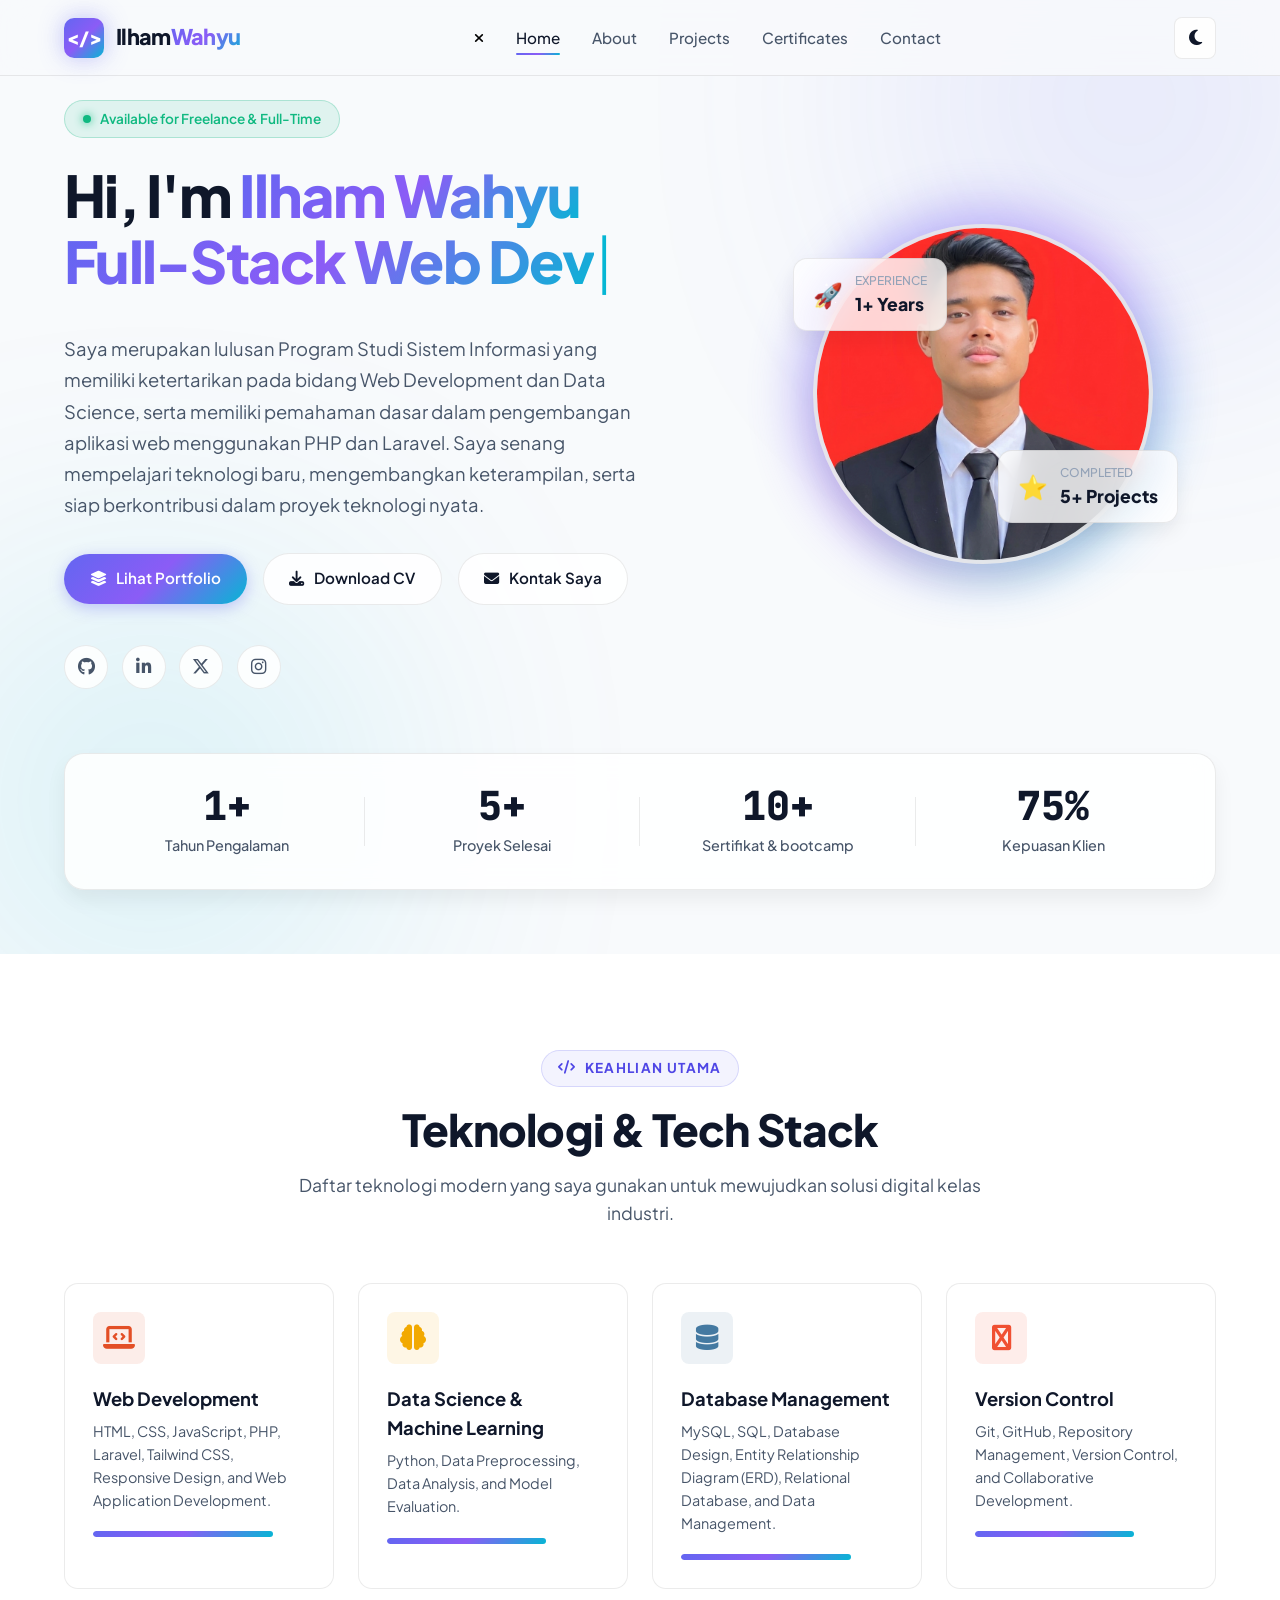
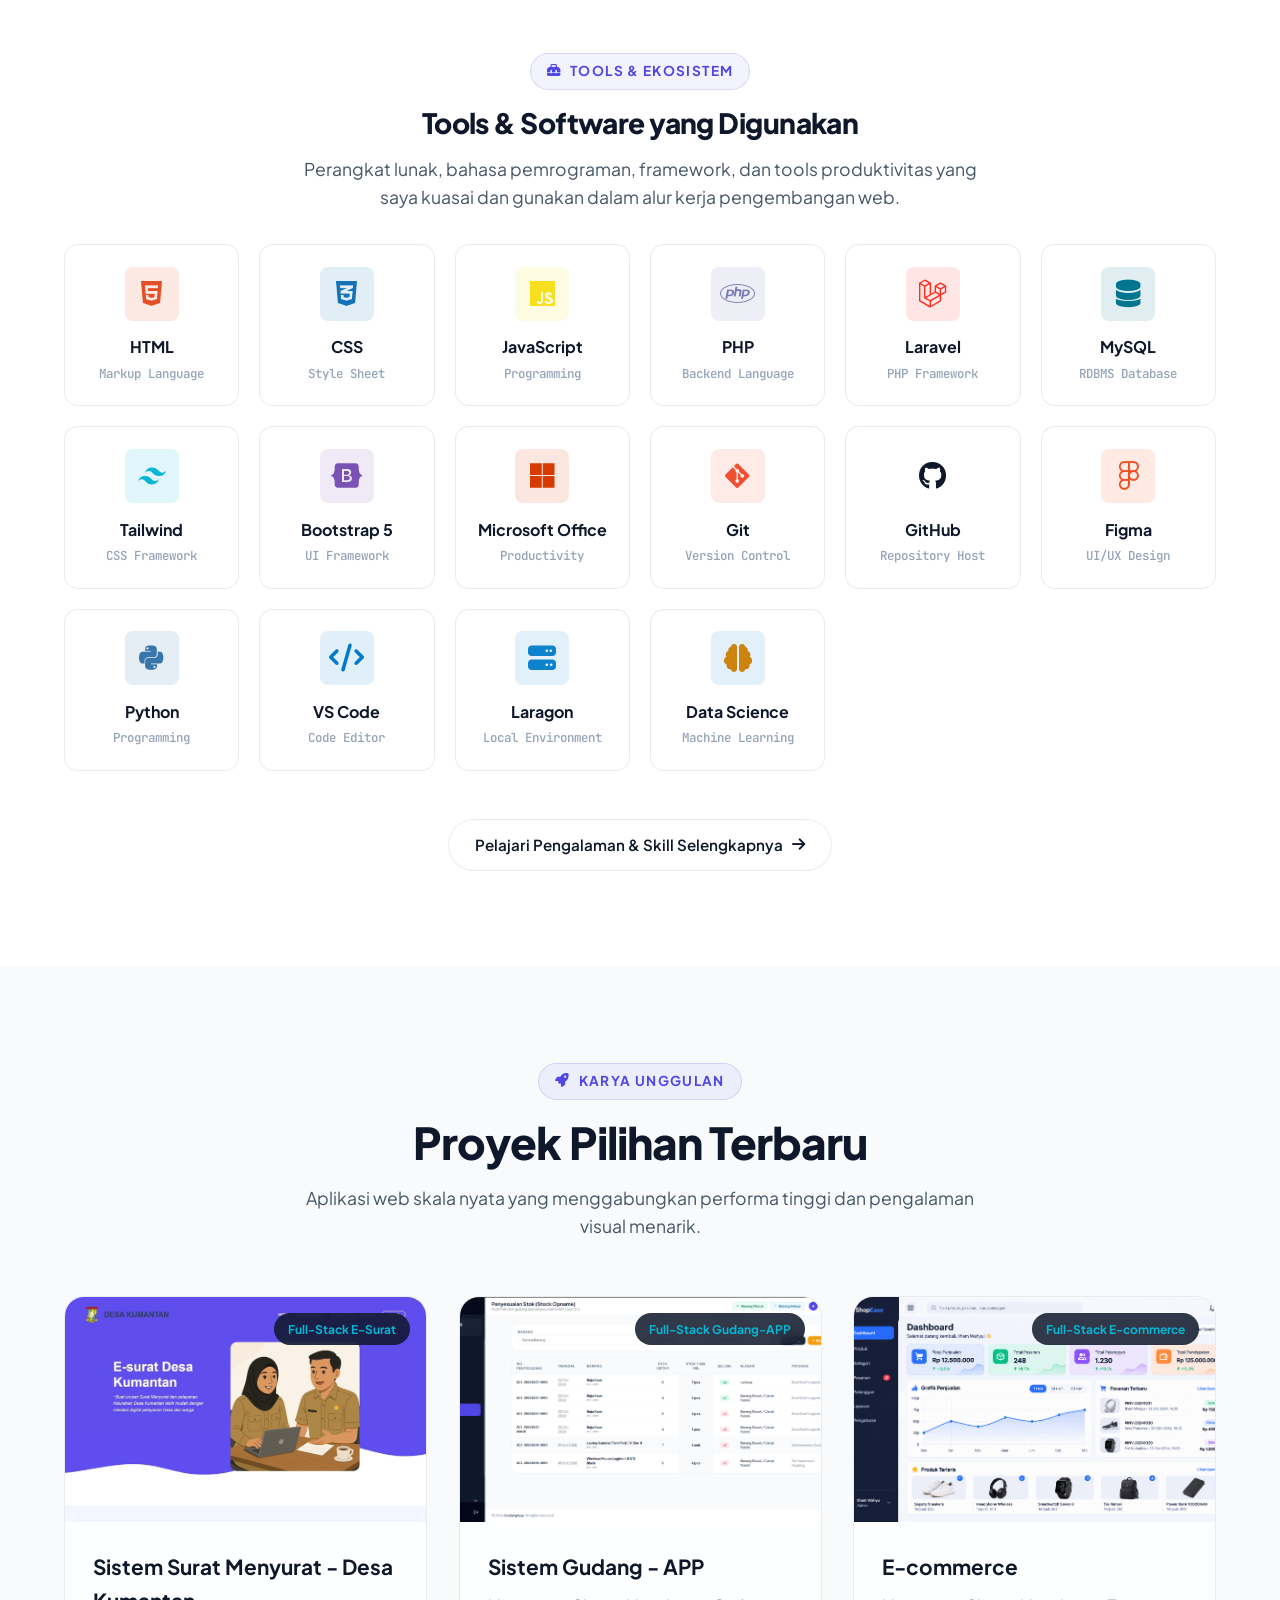
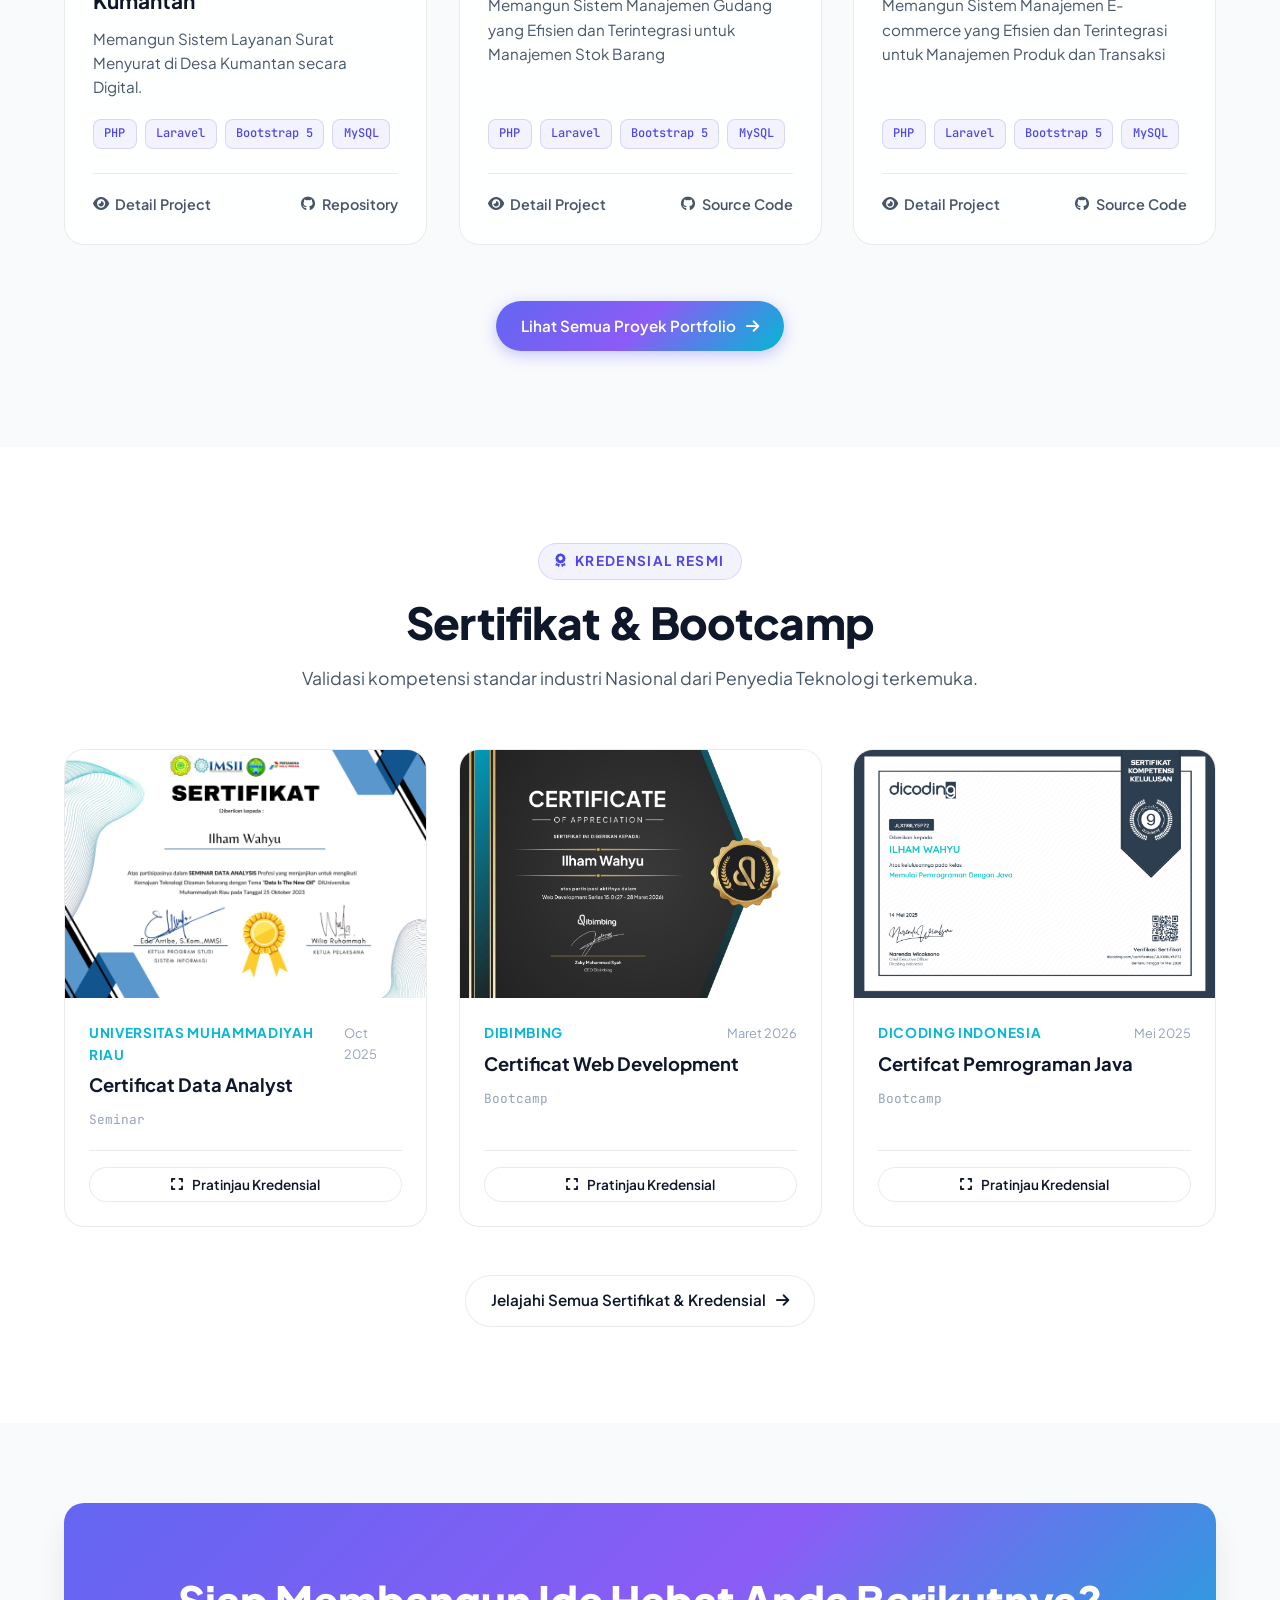
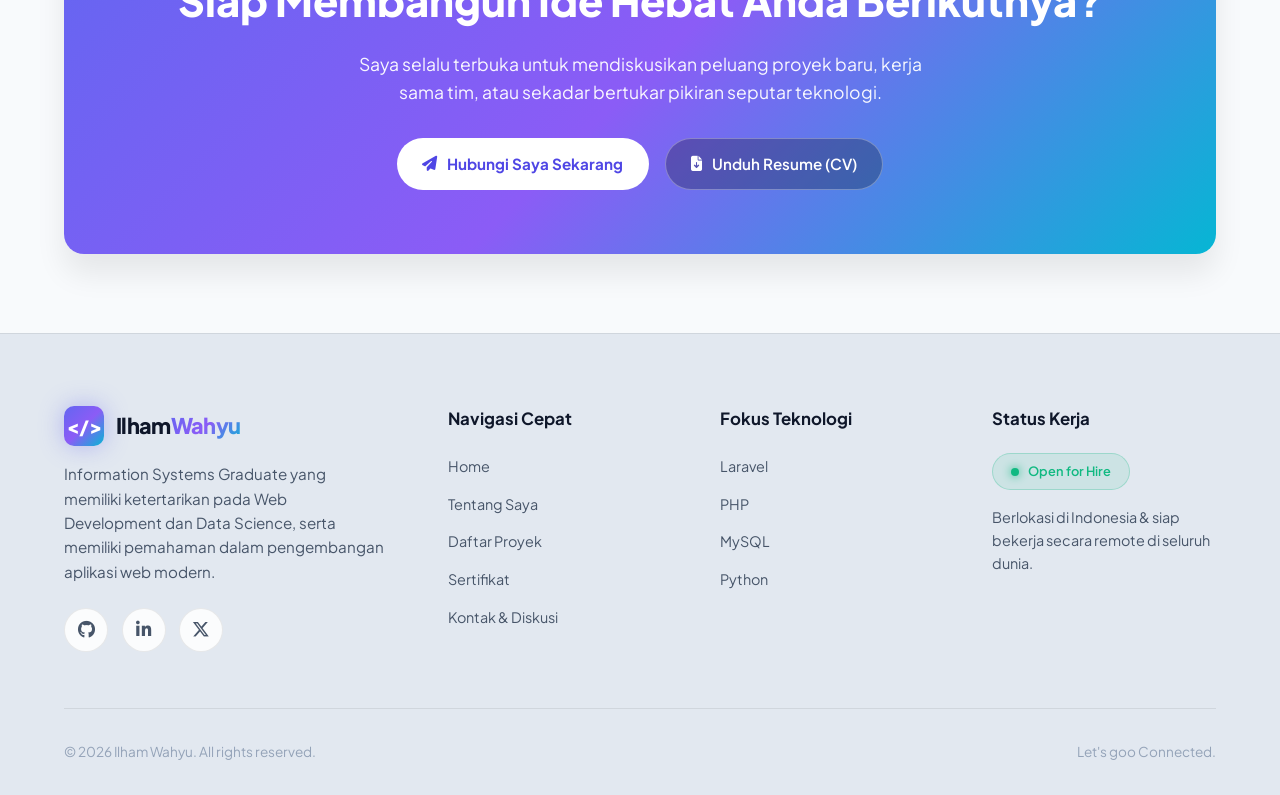
==== commit 423f16d6: "revisi Focus Teknologi" ====
--- a/index.html
+++ b/index.html
@@ -690,11 +690,10 @@
         <div>
           <h4 class="footer-col-title">Fokus Teknologi</h4>
           <ul class="footer-links">
-            <li><a href="projects.html">React &amp; Next.js 14</a></li>
-            <li><a href="projects.html">Node.js &amp; Express</a></li>
-            <li><a href="projects.html">TypeScript &amp; Clean Code</a></li>
-            <li><a href="projects.html">Docker &amp; Cloud Infra</a></li>
-            <li><a href="projects.html">Tailwind CSS &amp; UI Design</a></li>
+            <li><a href="projects.html">Laravel</a></li>
+            <li><a href="projects.html">PHP</a></li>
+            <li><a href="projects.html">MySQL</a></li>
+            <li><a href="projects.html">Python</a></li>
           </ul>
         </div>
 
